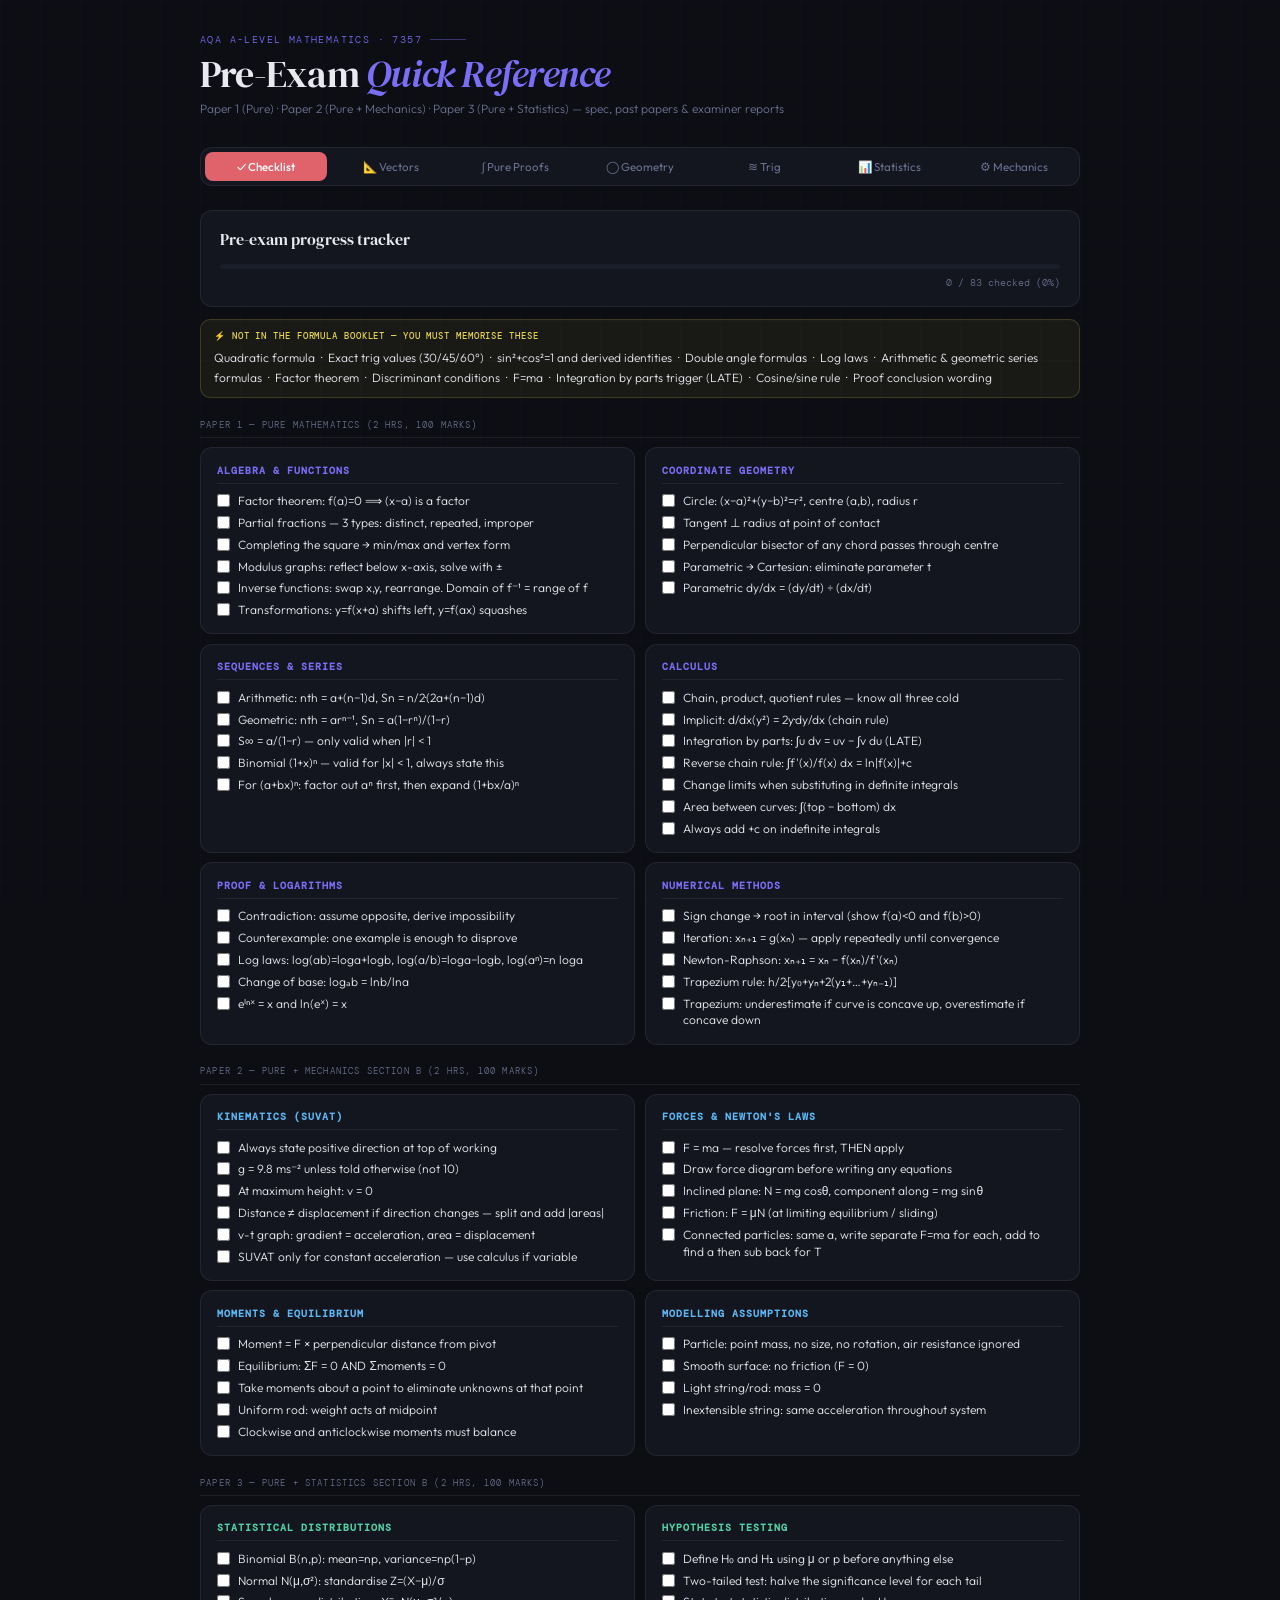
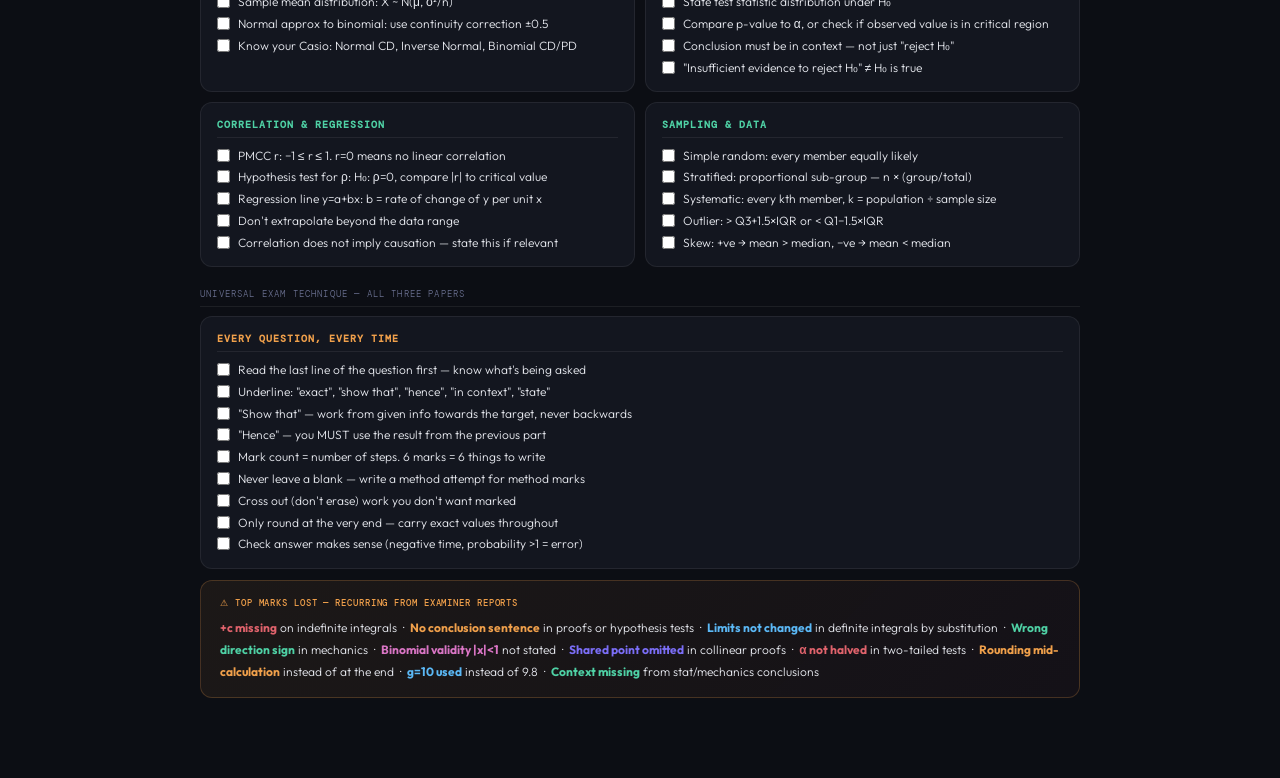
==== index.html @ 34fc64d8 "Update title and checklist wording in index.html Phys" ====
<!DOCTYPE html>
<html lang="en">
<head>
<meta charset="UTF-8">
<meta name="viewport" content="width=device-width, initial-scale=1.0">
<title>AQA A-Level Quick Reference — Maths & Physics</title>
<link rel="stylesheet" href="style.css">
</head>
<body>
<div class="wrap">

<div class="hdr">
  <div class="eye">AQA A-Level Mathematics · 7357</div>
  <h1>Pre-Exam <em>Quick Reference</em></h1>
  <p class="sub">Paper 1 (Pure) · Paper 2 (Pure + Mechanics) · Paper 3 (Pure + Statistics) — spec, past papers & examiner reports</p>
</div>

<div class="nav" id="nav">
  <button class="nb on" style="background:var(--r);color:#fff" onclick="show('checklist',this,'--r')">✓ Checklist</button>
  <button class="nb" onclick="show('vectors',this,'--p')">📐 Vectors</button>
  <button class="nb" onclick="show('pure',this,'--g')">∫ Pure Proofs</button>
  <button class="nb" onclick="show('geometry',this,'--a')">◯ Geometry</button>
  <button class="nb" onclick="show('trig',this,'--pk')">≋ Trig</button>
  <button class="nb" onclick="show('stats',this,'--b')">📊 Statistics</button>
  <button class="nb" onclick="show('mechanics',this,'--g')">⚙ Mechanics</button>
</div>

<!-- ══════ CHECKLIST ══════ -->
<div id="checklist" class="panel on">

  <div class="big-check">
    <h3>Pre-exam progress tracker</h3>
    <div class="progress-wrap"><div class="progress-bar" id="pbar"></div></div>
    <div class="progress-label" id="plabel">0 / 0 checked</div>
  </div>

  <div class="nib">
    <div class="nib-t">⚡ NOT in the formula booklet — you must memorise these</div>
    Quadratic formula &nbsp;·&nbsp; Exact trig values (30/45/60°) &nbsp;·&nbsp; sin²+cos²=1 and derived identities &nbsp;·&nbsp; Double angle formulas &nbsp;·&nbsp; Log laws &nbsp;·&nbsp; Arithmetic &amp; geometric series formulas &nbsp;·&nbsp; Factor theorem &nbsp;·&nbsp; Discriminant conditions &nbsp;·&nbsp; F=ma &nbsp;·&nbsp; Integration by parts trigger (LATE) &nbsp;·&nbsp; Cosine/sine rule &nbsp;·&nbsp; Proof conclusion wording
  </div>

  <div class="sl">Paper 1 — Pure Mathematics (2 hrs, 100 marks)</div>
  <div class="check-grid">
    <div class="check-card">
      <h3 style="color:var(--p)">Algebra &amp; Functions</h3>
      <ul class="cl">
        <li><input type="checkbox" onchange="tick(this)"><span>Factor theorem: f(a)=0 ⟹ (x−a) is a factor</span></li>
        <li><input type="checkbox" onchange="tick(this)"><span>Partial fractions — 3 types: distinct, repeated, improper</span></li>
        <li><input type="checkbox" onchange="tick(this)"><span>Completing the square → min/max and vertex form</span></li>
        <li><input type="checkbox" onchange="tick(this)"><span>Modulus graphs: reflect below x-axis, solve with ±</span></li>
        <li><input type="checkbox" onchange="tick(this)"><span>Inverse functions: swap x,y, rearrange. Domain of f⁻¹ = range of f</span></li>
        <li><input type="checkbox" onchange="tick(this)"><span>Transformations: y=f(x+a) shifts left, y=f(ax) squashes</span></li>
      </ul>
    </div>
    <div class="check-card">
      <h3 style="color:var(--p)">Coordinate Geometry</h3>
      <ul class="cl">
        <li><input type="checkbox" onchange="tick(this)"><span>Circle: (x−a)²+(y−b)²=r², centre (a,b), radius r</span></li>
        <li><input type="checkbox" onchange="tick(this)"><span>Tangent ⊥ radius at point of contact</span></li>
        <li><input type="checkbox" onchange="tick(this)"><span>Perpendicular bisector of any chord passes through centre</span></li>
        <li><input type="checkbox" onchange="tick(this)"><span>Parametric → Cartesian: eliminate parameter t</span></li>
        <li><input type="checkbox" onchange="tick(this)"><span>Parametric dy/dx = (dy/dt) ÷ (dx/dt)</span></li>
      </ul>
    </div>
    <div class="check-card">
      <h3 style="color:var(--p)">Sequences &amp; Series</h3>
      <ul class="cl">
        <li><input type="checkbox" onchange="tick(this)"><span>Arithmetic: nth = a+(n−1)d, Sn = n/2·(2a+(n−1)d)</span></li>
        <li><input type="checkbox" onchange="tick(this)"><span>Geometric: nth = arⁿ⁻¹, Sn = a(1−rⁿ)/(1−r)</span></li>
        <li><input type="checkbox" onchange="tick(this)"><span>S∞ = a/(1−r) — only valid when |r| &lt; 1</span></li>
        <li><input type="checkbox" onchange="tick(this)"><span>Binomial (1+x)ⁿ — valid for |x| &lt; 1, always state this</span></li>
        <li><input type="checkbox" onchange="tick(this)"><span>For (a+bx)ⁿ: factor out aⁿ first, then expand (1+bx/a)ⁿ</span></li>
      </ul>
    </div>
    <div class="check-card">
      <h3 style="color:var(--p)">Calculus</h3>
      <ul class="cl">
        <li><input type="checkbox" onchange="tick(this)"><span>Chain, product, quotient rules — know all three cold</span></li>
        <li><input type="checkbox" onchange="tick(this)"><span>Implicit: d/dx(y²) = 2y·dy/dx (chain rule)</span></li>
        <li><input type="checkbox" onchange="tick(this)"><span>Integration by parts: ∫u dv = uv − ∫v du (LATE)</span></li>
        <li><input type="checkbox" onchange="tick(this)"><span>Reverse chain rule: ∫f'(x)/f(x) dx = ln|f(x)|+c</span></li>
        <li><input type="checkbox" onchange="tick(this)"><span>Change limits when substituting in definite integrals</span></li>
        <li><input type="checkbox" onchange="tick(this)"><span>Area between curves: ∫(top − bottom) dx</span></li>
        <li><input type="checkbox" onchange="tick(this)"><span>Always add +c on indefinite integrals</span></li>
      </ul>
    </div>
    <div class="check-card">
      <h3 style="color:var(--p)">Proof &amp; Logarithms</h3>
      <ul class="cl">
        <li><input type="checkbox" onchange="tick(this)"><span>Contradiction: assume opposite, derive impossibility</span></li>
        <li><input type="checkbox" onchange="tick(this)"><span>Counterexample: one example is enough to disprove</span></li>
        <li><input type="checkbox" onchange="tick(this)"><span>Log laws: log(ab)=loga+logb, log(a/b)=loga−logb, log(aⁿ)=n loga</span></li>
        <li><input type="checkbox" onchange="tick(this)"><span>Change of base: logₐb = lnb/lna</span></li>
        <li><input type="checkbox" onchange="tick(this)"><span>eˡⁿˣ = x and ln(eˣ) = x</span></li>
      </ul>
    </div>
    <div class="check-card">
      <h3 style="color:var(--p)">Numerical Methods</h3>
      <ul class="cl">
        <li><input type="checkbox" onchange="tick(this)"><span>Sign change → root in interval (show f(a)&lt;0 and f(b)&gt;0)</span></li>
        <li><input type="checkbox" onchange="tick(this)"><span>Iteration: xₙ₊₁ = g(xₙ) — apply repeatedly until convergence</span></li>
        <li><input type="checkbox" onchange="tick(this)"><span>Newton-Raphson: xₙ₊₁ = xₙ − f(xₙ)/f'(xₙ)</span></li>
        <li><input type="checkbox" onchange="tick(this)"><span>Trapezium rule: h/2·[y₀+yₙ+2(y₁+…+yₙ₋₁)]</span></li>
        <li><input type="checkbox" onchange="tick(this)"><span>Trapezium: underestimate if curve is concave up, overestimate if concave down</span></li>
      </ul>
    </div>
  </div>

  <div class="sl">Paper 2 — Pure + Mechanics Section B (2 hrs, 100 marks)</div>
  <div class="check-grid">
    <div class="check-card">
      <h3 style="color:var(--b)">Kinematics (SUVAT)</h3>
      <ul class="cl">
        <li><input type="checkbox" onchange="tick(this)"><span>Always state positive direction at top of working</span></li>
        <li><input type="checkbox" onchange="tick(this)"><span>g = 9.8 ms⁻² unless told otherwise (not 10)</span></li>
        <li><input type="checkbox" onchange="tick(this)"><span>At maximum height: v = 0</span></li>
        <li><input type="checkbox" onchange="tick(this)"><span>Distance ≠ displacement if direction changes — split and add |areas|</span></li>
        <li><input type="checkbox" onchange="tick(this)"><span>v-t graph: gradient = acceleration, area = displacement</span></li>
        <li><input type="checkbox" onchange="tick(this)"><span>SUVAT only for constant acceleration — use calculus if variable</span></li>
      </ul>
    </div>
    <div class="check-card">
      <h3 style="color:var(--b)">Forces &amp; Newton's Laws</h3>
      <ul class="cl">
        <li><input type="checkbox" onchange="tick(this)"><span>F = ma — resolve forces first, THEN apply</span></li>
        <li><input type="checkbox" onchange="tick(this)"><span>Draw force diagram before writing any equations</span></li>
        <li><input type="checkbox" onchange="tick(this)"><span>Inclined plane: N = mg cosθ, component along = mg sinθ</span></li>
        <li><input type="checkbox" onchange="tick(this)"><span>Friction: F = μN (at limiting equilibrium / sliding)</span></li>
        <li><input type="checkbox" onchange="tick(this)"><span>Connected particles: same a, write separate F=ma for each, add to find a then sub back for T</span></li>
      </ul>
    </div>
    <div class="check-card">
      <h3 style="color:var(--b)">Moments &amp; Equilibrium</h3>
      <ul class="cl">
        <li><input type="checkbox" onchange="tick(this)"><span>Moment = F × perpendicular distance from pivot</span></li>
        <li><input type="checkbox" onchange="tick(this)"><span>Equilibrium: ΣF = 0 AND Σmoments = 0</span></li>
        <li><input type="checkbox" onchange="tick(this)"><span>Take moments about a point to eliminate unknowns at that point</span></li>
        <li><input type="checkbox" onchange="tick(this)"><span>Uniform rod: weight acts at midpoint</span></li>
        <li><input type="checkbox" onchange="tick(this)"><span>Clockwise and anticlockwise moments must balance</span></li>
      </ul>
    </div>
    <div class="check-card">
      <h3 style="color:var(--b)">Modelling assumptions</h3>
      <ul class="cl">
        <li><input type="checkbox" onchange="tick(this)"><span>Particle: point mass, no size, no rotation, air resistance ignored</span></li>
        <li><input type="checkbox" onchange="tick(this)"><span>Smooth surface: no friction (F = 0)</span></li>
        <li><input type="checkbox" onchange="tick(this)"><span>Light string/rod: mass = 0</span></li>
        <li><input type="checkbox" onchange="tick(this)"><span>Inextensible string: same acceleration throughout system</span></li>
      </ul>
    </div>
  </div>

  <div class="sl">Paper 3 — Pure + Statistics Section B (2 hrs, 100 marks)</div>
  <div class="check-grid">
    <div class="check-card">
      <h3 style="color:var(--g)">Statistical Distributions</h3>
      <ul class="cl">
        <li><input type="checkbox" onchange="tick(this)"><span>Binomial B(n,p): mean=np, variance=np(1−p)</span></li>
        <li><input type="checkbox" onchange="tick(this)"><span>Normal N(μ,σ²): standardise Z=(X−μ)/σ</span></li>
        <li><input type="checkbox" onchange="tick(this)"><span>Sample mean distribution: X̄ ~ N(μ, σ²/n)</span></li>
        <li><input type="checkbox" onchange="tick(this)"><span>Normal approx to binomial: use continuity correction ±0.5</span></li>
        <li><input type="checkbox" onchange="tick(this)"><span>Know your Casio: Normal CD, Inverse Normal, Binomial CD/PD</span></li>
      </ul>
    </div>
    <div class="check-card">
      <h3 style="color:var(--g)">Hypothesis Testing</h3>
      <ul class="cl">
        <li><input type="checkbox" onchange="tick(this)"><span>Define H₀ and H₁ using μ or p before anything else</span></li>
        <li><input type="checkbox" onchange="tick(this)"><span>Two-tailed test: halve the significance level for each tail</span></li>
        <li><input type="checkbox" onchange="tick(this)"><span>State test statistic distribution under H₀</span></li>
        <li><input type="checkbox" onchange="tick(this)"><span>Compare p-value to α, or check if observed value is in critical region</span></li>
        <li><input type="checkbox" onchange="tick(this)"><span>Conclusion must be in context — not just "reject H₀"</span></li>
        <li><input type="checkbox" onchange="tick(this)"><span>"Insufficient evidence to reject H₀" ≠ H₀ is true</span></li>
      </ul>
    </div>
    <div class="check-card">
      <h3 style="color:var(--g)">Correlation &amp; Regression</h3>
      <ul class="cl">
        <li><input type="checkbox" onchange="tick(this)"><span>PMCC r: −1 ≤ r ≤ 1. r=0 means no linear correlation</span></li>
        <li><input type="checkbox" onchange="tick(this)"><span>Hypothesis test for ρ: H₀: ρ=0, compare |r| to critical value</span></li>
        <li><input type="checkbox" onchange="tick(this)"><span>Regression line y=a+bx: b = rate of change of y per unit x</span></li>
        <li><input type="checkbox" onchange="tick(this)"><span>Don't extrapolate beyond the data range</span></li>
        <li><input type="checkbox" onchange="tick(this)"><span>Correlation does not imply causation — state this if relevant</span></li>
      </ul>
    </div>
    <div class="check-card">
      <h3 style="color:var(--g)">Sampling &amp; Data</h3>
      <ul class="cl">
        <li><input type="checkbox" onchange="tick(this)"><span>Simple random: every member equally likely</span></li>
        <li><input type="checkbox" onchange="tick(this)"><span>Stratified: proportional sub-group — n × (group/total)</span></li>
        <li><input type="checkbox" onchange="tick(this)"><span>Systematic: every kth member, k = population ÷ sample size</span></li>
        <li><input type="checkbox" onchange="tick(this)"><span>Outlier: &gt; Q3+1.5×IQR or &lt; Q1−1.5×IQR</span></li>
        <li><input type="checkbox" onchange="tick(this)"><span>Skew: +ve → mean &gt; median, −ve → mean &lt; median</span></li>
      </ul>
    </div>
  </div>

  <div class="sl">Universal exam technique — all three papers</div>
  <div class="check-grid">
    <div class="check-card" style="grid-column:1/-1">
      <h3 style="color:var(--a)">Every question, every time</h3>
      <ul class="cl">
        <li><input type="checkbox" onchange="tick(this)"><span>Read the last line of the question first — know what's being asked</span></li>
        <li><input type="checkbox" onchange="tick(this)"><span>Underline: "exact", "show that", "hence", "in context", "state"</span></li>
        <li><input type="checkbox" onchange="tick(this)"><span>"Show that" — work from given info towards the target, never backwards</span></li>
        <li><input type="checkbox" onchange="tick(this)"><span>"Hence" — you MUST use the result from the previous part</span></li>
        <li><input type="checkbox" onchange="tick(this)"><span>Mark count = number of steps. 6 marks = 6 things to write</span></li>
        <li><input type="checkbox" onchange="tick(this)"><span>Never leave a blank — write a method attempt for method marks</span></li>
        <li><input type="checkbox" onchange="tick(this)"><span>Cross out (don't erase) work you don't want marked</span></li>
        <li><input type="checkbox" onchange="tick(this)"><span>Only round at the very end — carry exact values throughout</span></li>
        <li><input type="checkbox" onchange="tick(this)"><span>Check answer makes sense (negative time, probability &gt;1 = error)</span></li>
      </ul>
    </div>
  </div>

  <div class="warn">
    <div class="w-title">⚠ Top marks lost — recurring from examiner reports</div>
    <b class="cr">+c missing</b> on indefinite integrals &nbsp;·&nbsp;
    <b class="ca">No conclusion sentence</b> in proofs or hypothesis tests &nbsp;·&nbsp;
    <b class="cb">Limits not changed</b> in definite integrals by substitution &nbsp;·&nbsp;
    <b class="cg">Wrong direction sign</b> in mechanics &nbsp;·&nbsp;
    <b class="cpk">Binomial validity |x|&lt;1</b> not stated &nbsp;·&nbsp;
    <b class="cp">Shared point omitted</b> in collinear proofs &nbsp;·&nbsp;
    <b class="cr">α not halved</b> in two-tailed tests &nbsp;·&nbsp;
    <b class="ca">Rounding mid-calculation</b> instead of at the end &nbsp;·&nbsp;
    <b class="cb">g=10 used</b> instead of 9.8 &nbsp;·&nbsp;
    <b class="cg">Context missing</b> from stat/mechanics conclusions
  </div>
</div>

<!-- ══════ VECTORS ══════ -->
<div id="vectors" class="panel">
  <div class="sl">Core rules</div>
  <div class="pg">
    <div class="pl"><div class="pl-l cp">Parallel</div><div class="pl-f">a = λb</div><div class="pl-n">scalar multiple, any λ ≠ 0</div></div>
    <div class="pl"><div class="pl-l cg">Reverse</div><div class="pl-f">BA = −AB</div></div>
    <div class="pl"><div class="pl-l ca">Path rule</div><div class="pl-f">AC = AB + BC</div><div class="pl-n">follow the arrows</div></div>
    <div class="pl"><div class="pl-l cb">Midpoint</div><div class="pl-f">OM = ½(OA+OB)</div></div>
    <div class="pl"><div class="pl-l cr">Ratio m:n</div><div class="pl-f">OP = OA + m/(m+n)·AB</div></div>
    <div class="pl"><div class="pl-l cpk">Magnitude</div><div class="pl-f">|v| = √(x²+y²+z²)</div></div>
    <div class="pl"><div class="pl-l cye">Dot product</div><div class="pl-f">a·b = 0 ⟹ perpendicular</div></div>
  </div>

  <div class="sl">Shape proofs</div>
  <div class="two">
    <div class="card">
      <div class="card-h"><span class="dot" style="background:var(--b)"></span><span class="card-t">Parallelogram</span></div>
      <div class="cond"><span class="ct" style="background:rgba(91,184,245,.12);color:var(--b)">OR</span>Show <code>AB = DC</code> (equal &amp; parallel opposite sides)</div>
      <div class="cond"><span class="ct" style="background:rgba(91,184,245,.12);color:var(--b)">OR</span>Midpoint of AC = midpoint of BD</div>
    </div>
    <div class="card">
      <div class="card-h"><span class="dot" style="background:var(--a)"></span><span class="card-t">Trapezium</span></div>
      <div class="cond"><span class="ct" style="background:rgba(240,160,75,.12);color:var(--a)">SHOW</span><code>DC = λ·AB</code>, λ ≠ 0 and λ ≠ 1</div>
      <div class="tip"><b class="ca">⚠</b> λ=1 → parallelogram. Must state "AB ∥ DC and AB ≠ DC → trapezium"</div>
    </div>
    <div class="card">
      <div class="card-h"><span class="dot" style="background:var(--r)"></span><span class="card-t">Rhombus</span></div>
      <div class="cond"><span class="ct" style="background:rgba(224,99,108,.12);color:var(--r)">1</span>Parallelogram: <code>AB = DC</code></div>
      <div class="cond"><span class="ct" style="background:rgba(224,99,108,.12);color:var(--r)">2</span>Equal adjacent sides: <code>|AB| = |AD|</code></div>
    </div>
    <div class="card">
      <div class="card-h"><span class="dot" style="background:var(--g)"></span><span class="card-t">Rectangle</span></div>
      <div class="cond"><span class="ct" style="background:rgba(79,209,165,.12);color:var(--g)">1</span>Parallelogram: <code>AB = DC</code></div>
      <div class="cond"><span class="ct" style="background:rgba(79,209,165,.12);color:var(--g)">2</span>Right angle: <code>AB · AD = 0</code></div>
    </div>
  </div>

  <div class="sl">Collinear points</div>
  <div class="card">
    <div class="card-h"><span class="dot" style="background:var(--p)"></span><span class="card-t">A, B, C are collinear</span></div>
    <div class="steps">
      <div class="step"><div class="sn" style="background:var(--p);color:#fff">1</div><span>Show <code>AB = λ·AC</code> (scalar multiple → parallel)</span></div>
      <div class="step"><div class="sn" style="background:var(--p);color:#fff">2</div><span>State: "AB ∥ AC and they share point A → A, B, C are collinear"</span></div>
    </div>
    <div class="tip"><b class="cr">⚠ Shared point is a required mark — parallel alone is not enough</b></div>
  </div>

  <div class="callout">
    <div class="c-title">Conclusion templates</div>
    <b class="ca">Trapezium:</b> "DC = λAB so DC ∥ AB. Since λ≠1, DC≠AB → exactly one pair of parallel sides → ABCD is a trapezium."<br>
    <b class="cb">Parallelogram:</b> "AB = DC so sides are equal and parallel → ABCD is a parallelogram."<br>
    <b class="cg">Collinear:</b> "AB = λAC, parallel vectors sharing point A → A, B, C are collinear."
  </div>
</div>

<!-- ══════ PURE PROOFS ══════ -->
<div id="pure" class="panel">
  <div class="sl">Proof by contradiction</div>
  <div class="two">
    <div class="card">
      <div class="card-h"><span class="dot" style="background:var(--g)"></span><span class="card-t">√2 is irrational</span></div>
      <div class="steps">
        <div class="step"><div class="sn" style="background:var(--g);color:#000">1</div><span>Assume √2 = p/q in lowest terms (p,q coprime integers)</span></div>
        <div class="step"><div class="sn" style="background:var(--g);color:#000">2</div><span>2q²=p² → p² even → p even → write p=2k</span></div>
        <div class="step"><div class="sn" style="background:var(--g);color:#000">3</div><span>4k²=2q² → q²=2k² → q even</span></div>
        <div class="step"><div class="sn" style="background:var(--g);color:#000">4</div><span>Both p,q even contradicts coprime → contradiction ✓</span></div>
      </div>
    </div>
    <div class="card">
      <div class="card-h"><span class="dot" style="background:var(--g)"></span><span class="card-t">Infinitely many primes</span></div>
      <div class="steps">
        <div class="step"><div class="sn" style="background:var(--g);color:#000">1</div><span>Assume finitely many: p₁, p₂, …, pₙ</span></div>
        <div class="step"><div class="sn" style="background:var(--g);color:#000">2</div><span>Form N = (p₁×p₂×…×pₙ)+1</span></div>
        <div class="step"><div class="sn" style="background:var(--g);color:#000">3</div><span>N÷pᵢ leaves remainder 1 for all i → N not divisible by any listed prime</span></div>
        <div class="step"><div class="sn" style="background:var(--g);color:#000">4</div><span>N is prime or has unlisted prime factor → contradiction ✓</span></div>
      </div>
    </div>
  </div>

  <div class="sl">Direct proof / exhaustion</div>
  <div class="two">
    <div class="card">
      <div class="card-h"><span class="dot" style="background:var(--b)"></span><span class="card-t">n²+n always even</span></div>
      <div class="steps">
        <div class="step"><div class="sn" style="background:var(--b);color:#000">E</div><span>n=2k → n²+n = 2k(2k+1) → even ✓</span></div>
        <div class="step"><div class="sn" style="background:var(--b);color:#000">O</div><span>n=2k+1 → (2k+1)(2k+2) = 2(2k+1)(k+1) → even ✓</span></div>
      </div>
    </div>
    <div class="card">
      <div class="card-h"><span class="dot" style="background:var(--b)"></span><span class="card-t">Product of two odds is odd</span></div>
      <div class="steps">
        <div class="step"><div class="sn" style="background:var(--b);color:#000">1</div><span>m=2a+1, n=2b+1</span></div>
        <div class="step"><div class="sn" style="background:var(--b);color:#000">2</div><span>mn = 4ab+2a+2b+1 = 2(2ab+a+b)+1 → odd ✓</span></div>
      </div>
    </div>
  </div>

  <div class="sl">Algebraic proofs</div>
  <div class="two">
    <div class="card">
      <div class="card-h"><span class="dot" style="background:var(--pk)"></span><span class="card-t">AM-GM style inequality</span></div>
      <div class="mb">(a−b)² ≥ 0<br>→ a²+b² ≥ 2ab</div>
      <div class="tip">Start from a perfect square ≥ 0. Always valid, examiners love it</div>
    </div>
    <div class="card">
      <div class="card-h"><span class="dot" style="background:var(--pk)"></span><span class="card-t">Completing the square</span></div>
      <div class="mb">ax²+bx+c = a(x+b/2a)² + c − b²/4a</div>
      <div class="tip">Proves expressions are always ≥ 0 or shows minimum values</div>
    </div>
    <div class="card">
      <div class="card-h"><span class="dot" style="background:var(--pk)"></span><span class="card-t">Divisibility</span></div>
      <div class="steps">
        <div class="step"><div class="sn" style="background:var(--pk);color:#fff">1</div><span>Write integers as 2n, 2n+1, 3n, 3n+1, 3n+2 etc.</span></div>
        <div class="step"><div class="sn" style="background:var(--pk);color:#fff">2</div><span>Expand and factorise</span></div>
        <div class="step"><div class="sn" style="background:var(--pk);color:#fff">3</div><span>Show result = k × (integer) for required divisor k</span></div>
      </div>
    </div>
    <div class="card">
      <div class="card-h"><span class="dot" style="background:var(--r)"></span><span class="card-t">Disproof by counterexample</span></div>
      <div class="tip" style="margin-top:0;border-left-color:var(--r)">One example is enough. State it, verify it, done. "All primes odd" → counterexample: 2.</div>
    </div>
  </div>

  <div class="sl">Proof by induction</div>
  <div class="card">
    <div class="card-h"><span class="dot" style="background:var(--a)"></span><span class="card-t">4-step structure — always the same</span></div>
    <div class="steps">
      <div class="step"><div class="sn" style="background:var(--a);color:#000">1</div><span><b>Base case:</b> verify result holds for n=1</span></div>
      <div class="step"><div class="sn" style="background:var(--a);color:#000">2</div><span><b>Assumption:</b> assume true for n=k — write out the statement explicitly</span></div>
      <div class="step"><div class="sn" style="background:var(--a);color:#000">3</div><span><b>Inductive step:</b> prove for n=k+1 using the assumption</span></div>
      <div class="step"><div class="sn" style="background:var(--a);color:#000">4</div><span><b>Conclusion:</b> "True for n=1; if true for n=k then true for n=k+1; by PMI true for all n∈ℤ⁺"</span></div>
    </div>
    <div class="mb">Σr = n(n+1)/2 &nbsp;&nbsp;&nbsp; Σr² = n(n+1)(2n+1)/6 &nbsp;&nbsp;&nbsp; Σr³ = [n(n+1)/2]²</div>
  </div>

  <div class="callout">
    <div class="c-title">Exact proof phrases — use these</div>
    <span class="cg">"Assume for contradiction that…"</span> &nbsp;·&nbsp;
    <span class="cb">"This contradicts our assumption, therefore…"</span> &nbsp;·&nbsp;
    <span class="ca">"By the principle of mathematical induction, the result holds for all n∈ℤ⁺"</span> &nbsp;·&nbsp;
    <span class="cr">"Since p and q are both even, they share a common factor of 2, contradicting coprimality"</span>
  </div>
</div>

<!-- ══════ GEOMETRY ══════ -->
<div id="geometry" class="panel">
  <div class="sl">2D areas</div>
  <div class="three">
    <div class="pl"><div class="pl-l ca">Triangle</div><div class="pl-f">½bh</div></div>
    <div class="pl"><div class="pl-l ca">Triangle (trig)</div><div class="pl-f">½ab sinC</div><div class="pl-n">two sides + included angle</div></div>
    <div class="pl"><div class="pl-l ca">Parallelogram</div><div class="pl-f">bh</div></div>
    <div class="pl"><div class="pl-l ca">Trapezium</div><div class="pl-f">½(a+b)h</div><div class="pl-n">a,b = parallel sides</div></div>
    <div class="pl"><div class="pl-l ca">Circle</div><div class="pl-f">πr²</div></div>
    <div class="pl"><div class="pl-l ca">Sector</div><div class="pl-f">½r²θ</div><div class="pl-n">θ in radians</div></div>
    <div class="pl"><div class="pl-l ca">Segment</div><div class="pl-f">½r²(θ−sinθ)</div><div class="pl-n">sector minus triangle</div></div>
    <div class="pl"><div class="pl-l ca">Kite / Rhombus</div><div class="pl-f">½d₁d₂</div><div class="pl-n">product of diagonals</div></div>
  </div>
  <div class="sl">Arc &amp; perimeter</div>
  <div class="three">
    <div class="pl"><div class="pl-l cb">Circumference</div><div class="pl-f">2πr</div></div>
    <div class="pl"><div class="pl-l cb">Arc length</div><div class="pl-f">rθ</div><div class="pl-n">θ must be in radians</div></div>
    <div class="pl"><div class="pl-l cb">Sector perimeter</div><div class="pl-f">2r + rθ</div><div class="pl-n">two radii + arc</div></div>
  </div>
  <div class="sl">3D volumes</div>
  <div class="three">
    <div class="pl"><div class="pl-l cg">Cuboid</div><div class="pl-f">lwh</div></div>
    <div class="pl"><div class="pl-l cg">Cylinder</div><div class="pl-f">πr²h</div></div>
    <div class="pl"><div class="pl-l cg">Sphere</div><div class="pl-f">⁴⁄₃πr³</div></div>
    <div class="pl"><div class="pl-l cg">Hemisphere</div><div class="pl-f">⅔πr³</div></div>
    <div class="pl"><div class="pl-l cg">Cone</div><div class="pl-f">⅓πr²h</div></div>
    <div class="pl"><div class="pl-l cg">Pyramid</div><div class="pl-f">⅓ × base area × h</div></div>
    <div class="pl"><div class="pl-l cg">Prism</div><div class="pl-f">cross-section × length</div></div>
    <div class="pl"><div class="pl-l cg">Frustum</div><div class="pl-f">⅓πh(R²+Rr+r²)</div></div>
  </div>
  <div class="sl">Surface areas</div>
  <div class="three">
    <div class="pl"><div class="pl-l cr">Cube</div><div class="pl-f">6a²</div></div>
    <div class="pl"><div class="pl-l cr">Cuboid</div><div class="pl-f">2(lw+lh+wh)</div></div>
    <div class="pl"><div class="pl-l cr">Cylinder (closed)</div><div class="pl-f">2πr²+2πrh</div></div>
    <div class="pl"><div class="pl-l cr">Cylinder (open)</div><div class="pl-f">πr²+2πrh</div></div>
    <div class="pl"><div class="pl-l cr">Sphere</div><div class="pl-f">4πr²</div></div>
    <div class="pl"><div class="pl-l cr">Hemisphere</div><div class="pl-f">3πr²</div><div class="pl-n">curved 2πr² + base πr²</div></div>
    <div class="pl"><div class="pl-l cr">Cone (closed)</div><div class="pl-f">πr²+πrl</div><div class="pl-n">l = slant height</div></div>
    <div class="pl"><div class="pl-l cr">Slant height</div><div class="pl-f">l = √(r²+h²)</div></div>
  </div>
  <div class="sl">Triangle rules</div>
  <div class="two">
    <div class="card">
      <div class="card-h"><span class="dot" style="background:var(--pk)"></span><span class="card-t">Sine rule</span></div>
      <div class="mb">a/sinA = b/sinB = c/sinC</div>
      <div class="tip">Use: 2 angles + 1 side, or 2 sides + non-included angle.<br><b class="cr">⚠ Ambiguous case</b> — two triangles may be possible when angle is obtuse</div>
    </div>
    <div class="card">
      <div class="card-h"><span class="dot" style="background:var(--pk)"></span><span class="card-t">Cosine rule</span></div>
      <div class="mb">a² = b²+c²−2bc cosA<br>cosA = (b²+c²−a²)/2bc</div>
      <div class="tip">Use: 2 sides + included angle, or all 3 sides to find an angle</div>
    </div>
  </div>
  <div class="warn">
    <div class="w-title">⚠ Geometry traps</div>
    <b class="cr">Sector vs segment:</b> segment = sector − triangle. Triangle area = ½r²sinθ when both sides = r &nbsp;·&nbsp;
    <b class="ca">Open vs closed:</b> always check whether lids/bases are included &nbsp;·&nbsp;
    <b class="cb">Radians only:</b> arc length rθ and sector area ½r²θ only work with θ in radians
  </div>
</div>

<!-- ══════ TRIG ══════ -->
<div id="trig" class="panel">
  <div class="sl">Identities (memorise all)</div>
  <div class="three">
    <div class="pl"><div class="pl-l cr">Pythagorean</div><div class="pl-f">sin²θ+cos²θ=1</div></div>
    <div class="pl"><div class="pl-l cr">Derived</div><div class="pl-f">1+tan²θ=sec²θ</div></div>
    <div class="pl"><div class="pl-l cr">Derived</div><div class="pl-f">1+cot²θ=cosec²θ</div></div>
  </div>
  <div class="sl">Double angle</div>
  <div class="three">
    <div class="pl"><div class="pl-l cp">sin 2θ</div><div class="pl-f">2sinθ cosθ</div></div>
    <div class="pl"><div class="pl-l cp">cos 2θ (×3 forms)</div><div class="pl-f">cos²θ−sin²θ<br>2cos²θ−1<br>1−2sin²θ</div></div>
    <div class="pl"><div class="pl-l cp">tan 2θ</div><div class="pl-f">2tanθ/(1−tan²θ)</div></div>
  </div>
  <div class="sl">Addition formulas</div>
  <div class="two">
    <div class="pl"><div class="pl-l cb">sin(A±B)</div><div class="pl-f">sinA cosB ± cosA sinB</div></div>
    <div class="pl"><div class="pl-l cb">cos(A±B)</div><div class="pl-f">cosA cosB ∓ sinA sinB</div></div>
    <div class="pl"><div class="pl-l cb">tan(A+B)</div><div class="pl-f">(tanA+tanB)/(1−tanA tanB)</div></div>
    <div class="pl"><div class="pl-l cb">tan(A−B)</div><div class="pl-f">(tanA−tanB)/(1+tanA tanB)</div></div>
  </div>
  <div class="sl">Exact values</div>
  <div class="three">
    <div class="pl"><div class="pl-l cg">30° = π/6</div><div class="pl-f">sin=½<br>cos=√3/2<br>tan=1/√3</div></div>
    <div class="pl"><div class="pl-l cg">45° = π/4</div><div class="pl-f">sin=1/√2<br>cos=1/√2<br>tan=1</div></div>
    <div class="pl"><div class="pl-l cg">60° = π/3</div><div class="pl-f">sin=√3/2<br>cos=½<br>tan=√3</div></div>
  </div>
  <div class="sl">R-form</div>
  <div class="card">
    <div class="card-h"><span class="dot" style="background:var(--a)"></span><span class="card-t">a sinθ + b cosθ ≡ R sin(θ+φ)</span></div>
    <div class="mb">R = √(a²+b²) &nbsp;&nbsp;&nbsp; tanφ = b/a</div>
    <div class="steps">
      <div class="step"><div class="sn" style="background:var(--a);color:#000">1</div><span>Expand: R sinθ cosφ + R cosθ sinφ</span></div>
      <div class="step"><div class="sn" style="background:var(--a);color:#000">2</div><span>Match: R cosφ = a, R sinφ = b → solve for R and φ</span></div>
    </div>
    <div class="tip">For a sinθ − b cosθ use R sin(θ−φ). For a cosθ + b sinθ use R cos(θ−φ)</div>
  </div>
  <div class="sl">Differentiation &amp; Integration</div>
  <div class="two">
    <div class="pl"><div class="pl-l cpk">d/dx</div><div class="pl-f">sin ax → a cos ax<br>cos ax → −a sin ax<br>tan ax → a sec²ax</div></div>
    <div class="pl"><div class="pl-l cpk">∫ dx</div><div class="pl-f">sin ax → −cos(ax)/a + c<br>cos ax → sin(ax)/a + c<br>sec²ax → tan(ax)/a + c</div></div>
    <div class="pl"><div class="pl-l cpk">∫ sin²x dx</div><div class="pl-f">use ½(1−cos2x)</div></div>
    <div class="pl"><div class="pl-l cpk">∫ cos²x dx</div><div class="pl-f">use ½(1+cos2x)</div></div>
  </div>
  <div class="sl">Calculus rules</div>
  <div class="two">
    <div class="card">
      <div class="card-h"><span class="dot" style="background:var(--b)"></span><span class="card-t">Integration by parts</span></div>
      <div class="mb">∫u dv = uv − ∫v du</div>
      <div class="tip"><b>LATE rule:</b> u = Logarithm first, then Algebraic, Trig, Exponential</div>
    </div>
    <div class="card">
      <div class="card-h"><span class="dot" style="background:var(--b)"></span><span class="card-t">Reverse chain rule</span></div>
      <div class="mb">∫f'(x)/f(x) dx = ln|f(x)| + c<br>∫f'(x)[f(x)]ⁿ dx = [f(x)]ⁿ⁺¹/(n+1) + c</div>
    </div>
    <div class="card">
      <div class="card-h"><span class="dot" style="background:var(--g)"></span><span class="card-t">Chain rule</span></div>
      <div class="mb">dy/dx = (dy/du)·(du/dx)</div>
      <div class="tip">Work from outside in for composite functions</div>
    </div>
    <div class="card">
      <div class="card-h"><span class="dot" style="background:var(--g)"></span><span class="card-t">Product &amp; Quotient rule</span></div>
      <div class="mb">d/dx(uv) = u'v + uv'<br>(u/v)' = (u'v − uv') / v²</div>
    </div>
  </div>
  <div class="callout">
    <div class="c-title">Trig solving checklist</div>
    <b class="cr">Always find ALL solutions</b> in the range — don't stop at the first &nbsp;·&nbsp;
    <b class="ca">CAST:</b> All (Q1) · Sin (Q2) · Tan (Q3) · Cos (Q4) &nbsp;·&nbsp;
    <b class="cg">General solutions:</b> sinθ=k → θ=α+360n or (180−α)+360n &nbsp;·&nbsp;
    <b class="cb">Squaring an equation loses solutions</b> — always verify back in original
  </div>
</div>

<!-- ══════ STATISTICS ══════ -->
<div id="stats" class="panel">
  <div class="sl">Distributions</div>
  <div class="two">
    <div class="card">
      <div class="card-h"><span class="dot" style="background:var(--b)"></span><span class="card-t">Binomial B(n, p)</span></div>
      <div class="mb">P(X=r) = ⁿCᵣ · pʳ · (1−p)ⁿ⁻ʳ<br>Mean = np &nbsp;&nbsp;&nbsp; Variance = np(1−p)</div>
      <div class="tip">Fixed n independent trials, constant p, two outcomes only</div>
    </div>
    <div class="card">
      <div class="card-h"><span class="dot" style="background:var(--b)"></span><span class="card-t">Normal N(μ, σ²)</span></div>
      <div class="mb">Standardise: Z = (X−μ)/σ ~ N(0,1)<br>Sample mean: X̄ ~ N(μ, σ²/n)</div>
      <div class="tip">Symmetric, bell-shaped. Use calculator for all probabilities</div>
    </div>
  </div>

  <div class="sl">Hypothesis testing — full 5-step method</div>
  <div class="card">
    <div class="card-h"><span class="dot" style="background:var(--g)"></span><span class="card-t">Every test follows the same structure</span></div>
    <div class="steps">
      <div class="step"><div class="sn" style="background:var(--g);color:#000">1</div><span><b>Define:</b> state what μ or p represents in the context of the question</span></div>
      <div class="step"><div class="sn" style="background:var(--g);color:#000">2</div><span><b>Hypotheses:</b> H₀: μ=… and H₁: μ&gt;… / μ&lt;… / μ≠…</span></div>
      <div class="step"><div class="sn" style="background:var(--g);color:#000">3</div><span><b>Test statistic:</b> state its distribution assuming H₀ is true</span></div>
      <div class="step"><div class="sn" style="background:var(--g);color:#000">4</div><span><b>Calculate:</b> p-value OR critical region</span></div>
      <div class="step"><div class="sn" style="background:var(--g);color:#000">5</div><span><b>Conclude in context:</b> "There is/is not sufficient evidence to suggest that [original claim]…"</span></div>
    </div>
    <div class="tip"><b class="cr">Two-tailed:</b> halve α for each tail &nbsp;·&nbsp; <b class="ca">One-tailed:</b> full α on one side</div>
  </div>

  <div class="sl">Correlation &amp; Regression</div>
  <div class="two">
    <div class="card">
      <div class="card-h"><span class="dot" style="background:var(--pk)"></span><span class="card-t">PMCC r</span></div>
      <div class="mb">−1 ≤ r ≤ 1<br>r=1: perfect +ve &nbsp; r=0: no linear corr</div>
      <div class="tip">Test: H₀: ρ=0 vs H₁: ρ≠0 (two-tailed) or ρ&gt;0/&lt;0 (one-tailed). Compare |r| to critical value table</div>
    </div>
    <div class="card">
      <div class="card-h"><span class="dot" style="background:var(--pk)"></span><span class="card-t">Regression line y=a+bx</span></div>
      <div class="mb">b = Sxy/Sxx &nbsp;&nbsp; a = ȳ − bx̄</div>
      <div class="tip">b = change in y per unit increase in x. Don't extrapolate. Correlation ≠ causation.</div>
    </div>
  </div>

  <div class="sl">Sampling</div>
  <div class="pg">
    <div class="pl"><div class="pl-l cb">Simple random</div><div class="pl-n">every member equally likely; random number generator</div></div>
    <div class="pl"><div class="pl-l cb">Stratified</div><div class="pl-n">proportional sub-groups: n × (group size/total)</div></div>
    <div class="pl"><div class="pl-l cb">Systematic</div><div class="pl-n">every kth member; k = population÷sample size</div></div>
    <div class="pl"><div class="pl-l cb">Quota</div><div class="pl-n">fill categories until quota met — non-random within</div></div>
    <div class="pl"><div class="pl-l cb">Opportunity</div><div class="pl-n">whoever is available — easy but biased</div></div>
  </div>

  <div class="sl">Descriptive stats</div>
  <div class="pg">
    <div class="pl"><div class="pl-l cg">Outlier</div><div class="pl-f">&gt; Q3+1.5×IQR<br>&lt; Q1−1.5×IQR</div></div>
    <div class="pl"><div class="pl-l cg">Variance</div><div class="pl-f">Σx²/n − x̄²</div></div>
    <div class="pl"><div class="pl-l cg">Skew</div><div class="pl-f">+ve: mean&gt;median&gt;mode<br>−ve: mean&lt;median&lt;mode</div></div>
    <div class="pl"><div class="pl-l cg">Coded: y=(x−a)/b</div><div class="pl-f">ȳ → ȳ×b+a<br>s_y → s_x×b</div></div>
  </div>

  <div class="warn">
    <div class="w-title">⚠ Stats exam traps</div>
    <b class="cr">Conclusion must be in context</b> — don't just say "reject H₀" &nbsp;·&nbsp;
    <b class="ca">Two-tailed: halve α</b> — for 5% significance use 2.5% each end &nbsp;·&nbsp;
    <b class="cg">"Insufficient evidence"</b> ≠ H₀ is true. Say "insufficient evidence that μ has changed" &nbsp;·&nbsp;
    <b class="cb">Normal approx to binomial:</b> use continuity correction ±0.5 &nbsp;·&nbsp;
    <b class="cpk">σ² vs s²:</b> σ² is population variance, s² is sample — check which you're given
  </div>
</div>

<!-- ══════ MECHANICS ══════ -->
<div id="mechanics" class="panel">
  <div class="sl">SUVAT equations (given in formula booklet)</div>
  <div class="pg">
    <div class="pl"><div class="pl-l cb">eq 1</div><div class="pl-f">v = u + at</div></div>
    <div class="pl"><div class="pl-l cb">eq 2</div><div class="pl-f">s = ut + ½at²</div></div>
    <div class="pl"><div class="pl-l cb">eq 3</div><div class="pl-f">v² = u² + 2as</div></div>
    <div class="pl"><div class="pl-l cb">eq 4</div><div class="pl-f">s = ½(u+v)t</div></div>
    <div class="pl"><div class="pl-l cb">eq 5</div><div class="pl-f">s = vt − ½at²</div></div>
  </div>
  <div class="tip" style="margin-bottom:.7rem"><b class="ca">SUVAT only valid when acceleration is constant.</b> Variable acceleration → use calculus: v=ds/dt, a=dv/dt</div>

  <div class="sl">Core mechanics</div>
  <div class="two">
    <div class="card">
      <div class="card-h"><span class="dot" style="background:var(--g)"></span><span class="card-t">Newton's 2nd Law</span></div>
      <div class="mb">F = ma (resultant force)</div>
      <div class="steps">
        <div class="step"><div class="sn" style="background:var(--g);color:#000">1</div><span>State and label positive direction</span></div>
        <div class="step"><div class="sn" style="background:var(--g);color:#000">2</div><span>Draw clear force diagram</span></div>
        <div class="step"><div class="sn" style="background:var(--g);color:#000">3</div><span>Resolve: ΣF = ma in each direction</span></div>
      </div>
    </div>
    <div class="card">
      <div class="card-h"><span class="dot" style="background:var(--g)"></span><span class="card-t">Inclined plane</span></div>
      <div class="mb">Normal: N = mg cosθ<br>Along slope: F_net = mg sinθ ± friction</div>
      <div class="tip">Friction F = μN at limiting equilibrium or when sliding. F ≤ μN when stationary.</div>
    </div>
    <div class="card">
      <div class="card-h"><span class="dot" style="background:var(--a)"></span><span class="card-t">Connected particles</span></div>
      <div class="steps">
        <div class="step"><div class="sn" style="background:var(--a);color:#000">1</div><span>Write F=ma separately for each particle</span></div>
        <div class="step"><div class="sn" style="background:var(--a);color:#000">2</div><span>Inextensible string → same acceleration a for all</span></div>
        <div class="step"><div class="sn" style="background:var(--a);color:#000">3</div><span>Add equations to cancel T, find a, sub back for T</span></div>
      </div>
    </div>
    <div class="card">
      <div class="card-h"><span class="dot" style="background:var(--a)"></span><span class="card-t">Moments</span></div>
      <div class="mb">Moment = F × perpendicular distance</div>
      <div class="steps">
        <div class="step"><div class="sn" style="background:var(--a);color:#000">1</div><span>Take moments about a point to eliminate unknown forces there</span></div>
        <div class="step"><div class="sn" style="background:var(--a);color:#000">2</div><span>Equilibrium: ΣF=0 AND Σmoments=0</span></div>
        <div class="step"><div class="sn" style="background:var(--a);color:#000">3</div><span>Uniform rod: weight at midpoint</span></div>
      </div>
    </div>
  </div>

  <div class="sl">Variable acceleration (calculus)</div>
  <div class="pg">
    <div class="pl"><div class="pl-l cp">v from s</div><div class="pl-f">v = ds/dt</div></div>
    <div class="pl"><div class="pl-l cp">a from v</div><div class="pl-f">a = dv/dt = d²s/dt²</div></div>
    <div class="pl"><div class="pl-l cp">s from v</div><div class="pl-f">s = ∫v dt</div></div>
    <div class="pl"><div class="pl-l cp">v from a</div><div class="pl-f">v = ∫a dt</div></div>
  </div>

  <div class="sl">Modelling assumptions</div>
  <div class="pg">
    <div class="pl"><div class="pl-l cg">Particle</div><div class="pl-n">point mass, no rotation, air resistance ignored</div></div>
    <div class="pl"><div class="pl-l cg">Smooth</div><div class="pl-n">no friction, F = 0</div></div>
    <div class="pl"><div class="pl-l cg">Light string</div><div class="pl-n">mass of string = 0</div></div>
    <div class="pl"><div class="pl-l cg">Inextensible</div><div class="pl-n">same acceleration throughout</div></div>
    <div class="pl"><div class="pl-l cg">Rigid body</div><div class="pl-n">does not deform under forces</div></div>
    <div class="pl"><div class="pl-l cg">g = 9.8 ms⁻²</div><div class="pl-n">use unless told otherwise</div></div>
  </div>

  <div class="warn">
    <div class="w-title">⚠ Mechanics exam traps</div>
    <b class="cr">Direction sign:</b> state it first and stick to it — losing a sign loses all subsequent marks &nbsp;·&nbsp;
    <b class="ca">Distance vs displacement:</b> if object reverses, split into two integrals and sum |values| &nbsp;·&nbsp;
    <b class="cg">Max height → v=0, not a=0</b> &nbsp;·&nbsp;
    <b class="cb">Stationary object friction:</b> F ≤ μN, not necessarily equal &nbsp;·&nbsp;
    <b class="cpk">g=9.8 not 10</b> — using 10 loses accuracy marks &nbsp;·&nbsp;
    <b class="cr">Conclusion in context:</b> always state what the numerical answer means physically
  </div>
</div>

</div>
<script src="main.js"></script>
</body>
</html>
---- style.css ----
@import url('https://fonts.googleapis.com/css2?family=DM+Serif+Display:ital@0;1&family=DM+Mono:wght@400;500&family=Outfit:wght@300;400;500;600&display=swap');

:root {
  --bg: #0c0e14;
  --s1: #13161f;
  --s2: #1a1e2a;
  --s3: #1f2333;
  --bd: rgba(255, 255, 255, 0.07);
  --b2: rgba(255, 255, 255, 0.13);
  --tx: #e8eaf0;
  --mu: #6a7090;
  --p:  #7b6ef6;
  --g:  #4fd1a5;
  --a:  #f0a04b;
  --r:  #e0636c;
  --b:  #5bb8f5;
  --pk: #d975c4;
  --ye: #e8d44d;
  --mono:  'DM Mono', monospace;
  --serif: 'DM Serif Display', serif;
  --sans:  'Outfit', sans-serif;
}

*, *::before, *::after {
  box-sizing: border-box;
  margin: 0;
  padding: 0;
}

body {
  background: var(--bg);
  color: var(--tx);
  font-family: var(--sans);
  font-weight: 300;
  min-height: 100vh;
  overflow-x: hidden;
  font-size: 14px;
  line-height: 1.5;
}

body::before {
  content: '';
  position: fixed;
  inset: 0;
  background-image:
    linear-gradient(rgba(123, 110, 246, 0.025) 1px, transparent 1px),
    linear-gradient(90deg, rgba(123, 110, 246, 0.025) 1px, transparent 1px);
  background-size: 40px 40px;
  pointer-events: none;
  z-index: 0;
}

/* ── LAYOUT ── */
.wrap {
  max-width: 920px;
  margin: 0 auto;
  padding: 2rem 1.25rem 5rem;
  position: relative;
  z-index: 1;
}

/* ── HEADER ── */
.hdr { margin-bottom: 1.8rem; animation: up .5s ease both; }

.eye {
  font-family: var(--mono);
  font-size: 10px;
  letter-spacing: .14em;
  text-transform: uppercase;
  color: var(--p);
  margin-bottom: .4rem;
  display: flex;
  align-items: center;
  gap: 8px;
}
.eye::after {
  content: '';
  width: 36px;
  height: 1px;
  background: var(--p);
  opacity: .4;
}

h1 {
  font-family: var(--serif);
  font-size: clamp(1.6rem, 3.5vw, 2.4rem);
  font-weight: 400;
  line-height: 1.1;
  letter-spacing: -.02em;
}
h1 em { font-style: italic; color: var(--p); }

.sub { font-size: 12px; color: var(--mu); margin-top: .3rem; }

/* ── NAV ── */
.nav {
  display: flex;
  gap: 3px;
  margin-bottom: 1.5rem;
  background: var(--s1);
  border: 1px solid var(--bd);
  border-radius: 12px;
  padding: 4px;
  animation: up .45s .06s ease both;
  flex-wrap: wrap;
}

.nb {
  flex: 1;
  min-width: 90px;
  padding: 7px 9px;
  font-family: var(--sans);
  font-size: 11.5px;
  font-weight: 400;
  color: var(--mu);
  background: transparent;
  border: none;
  border-radius: 8px;
  cursor: pointer;
  transition: all .18s;
  text-align: center;
  white-space: nowrap;
}
.nb:hover { color: var(--tx); background: var(--s2); }
.nb.on    { color: #fff; font-weight: 500; }

/* ── PANELS ── */
.panel     { display: none; animation: up .28s ease both; }
.panel.on  { display: block; }

@keyframes up {
  from { opacity: 0; transform: translateY(10px); }
  to   { opacity: 1; transform: translateY(0); }
}

/* ── SECTION LABEL ── */
.sl {
  font-family: var(--mono);
  font-size: 9px;
  text-transform: uppercase;
  letter-spacing: .13em;
  color: var(--mu);
  margin: 1.3rem 0 .55rem;
  padding-bottom: 5px;
  border-bottom: 1px solid var(--bd);
}

/* ── PILL GRID ── */
.pg {
  display: grid;
  grid-template-columns: repeat(auto-fill, minmax(190px, 1fr));
  gap: 7px;
  margin-bottom: 7px;
}

.pl {
  background: var(--s1);
  border: 1px solid var(--bd);
  border-radius: 10px;
  padding: 9px 12px;
  transition: border-color .15s;
}
.pl:hover { border-color: var(--b2); }

.pl-l {
  font-family: var(--mono);
  font-size: 9px;
  text-transform: uppercase;
  letter-spacing: .09em;
  margin-bottom: 3px;
  font-weight: 500;
}
.pl-f { font-family: var(--mono); font-size: 12.5px; color: #c0bcff; line-height: 1.5; }
.pl-n { font-size: 11px; color: var(--mu); margin-top: 2px; line-height: 1.4; }

/* ── CARDS ── */
.card {
  background: var(--s1);
  border: 1px solid var(--bd);
  border-radius: 12px;
  padding: 1rem 1.2rem;
  margin-bottom: .7rem;
  transition: border-color .15s;
}
.card:hover { border-color: var(--b2); }

.card-h { display: flex; align-items: center; gap: 8px; margin-bottom: 5px; }
.dot    { width: 7px; height: 7px; border-radius: 50%; flex-shrink: 0; }
.card-t { font-family: var(--serif); font-size: 1.05rem; font-weight: 400; }

.tag {
  font-family: var(--mono);
  font-size: 9px;
  text-transform: uppercase;
  letter-spacing: .07em;
  padding: 2px 7px;
  border-radius: 20px;
  margin-left: auto;
  flex-shrink: 0;
}

/* ── STEPS ── */
.steps { margin-top: 7px; display: flex; flex-direction: column; gap: 5px; }
.step  { display: flex; gap: 8px; align-items: flex-start; font-size: 12px; line-height: 1.5; }
.sn {
  width: 17px;
  height: 17px;
  border-radius: 50%;
  font-size: 10px;
  font-weight: 600;
  display: flex;
  align-items: center;
  justify-content: center;
  flex-shrink: 0;
  margin-top: 1px;
  font-family: var(--mono);
}

/* ── INLINE ELEMENTS ── */
code {
  font-family: var(--mono);
  font-size: 11.5px;
  background: rgba(123, 110, 246, 0.11);
  color: #b5b0ff;
  border: 1px solid rgba(123, 110, 246, 0.18);
  padding: 1px 5px;
  border-radius: 4px;
}

.mb {
  font-family: var(--mono);
  font-size: 12px;
  background: var(--s2);
  border: 1px solid var(--bd);
  border-radius: 8px;
  padding: 9px 12px;
  margin: 6px 0;
  color: #b5b0ff;
  line-height: 1.7;
}

.tip {
  font-size: 11.5px;
  color: var(--mu);
  margin-top: 6px;
  padding: 6px 10px;
  border-left: 2px solid var(--b2);
  font-style: italic;
  line-height: 1.5;
}
.tip b { font-style: normal; }

/* ── CALLOUTS ── */
.callout {
  background: linear-gradient(135deg, rgba(123, 110, 246, .07), rgba(79, 209, 165, .04));
  border: 1px solid rgba(123, 110, 246, .2);
  border-radius: 12px;
  padding: .9rem 1.2rem;
  margin-top: .7rem;
  font-size: 12px;
  line-height: 1.7;
}
.c-title {
  font-family: var(--mono);
  font-size: 9px;
  text-transform: uppercase;
  letter-spacing: .1em;
  color: var(--p);
  margin-bottom: 6px;
  font-weight: 500;
}

.warn {
  background: linear-gradient(135deg, rgba(240, 160, 75, .07), rgba(224, 99, 108, .04));
  border: 1px solid rgba(240, 160, 75, .22);
  border-radius: 12px;
  padding: .9rem 1.2rem;
  margin-top: .7rem;
  font-size: 12px;
  line-height: 1.8;
}
.w-title {
  font-family: var(--mono);
  font-size: 9px;
  text-transform: uppercase;
  letter-spacing: .1em;
  color: var(--a);
  margin-bottom: 6px;
  font-weight: 500;
}

/* ── CONDITION ROWS ── */
.cond {
  display: flex;
  align-items: flex-start;
  gap: 8px;
  background: var(--s2);
  border: 1px solid var(--bd);
  border-radius: 8px;
  padding: 8px 11px;
  margin-bottom: 5px;
  font-size: 12px;
  line-height: 1.5;
}
.ct {
  font-family: var(--mono);
  font-size: 9px;
  font-weight: 500;
  padding: 2px 6px;
  border-radius: 3px;
  flex-shrink: 0;
  margin-top: 1px;
}

/* ── GRID LAYOUTS ── */
.two   { display: grid; grid-template-columns: 1fr 1fr; gap: .7rem; }
.three { display: grid; grid-template-columns: 1fr 1fr 1fr; gap: .7rem; }

@media (max-width: 620px) {
  .two, .three { grid-template-columns: 1fr; }
}

/* ── CHECKLIST ── */
.check-grid {
  display: grid;
  grid-template-columns: 1fr 1fr;
  gap: .6rem;
  margin-bottom: .7rem;
}
@media (max-width: 580px) {
  .check-grid { grid-template-columns: 1fr; }
}

.check-card {
  background: var(--s1);
  border: 1px solid var(--bd);
  border-radius: 12px;
  padding: .9rem 1rem;
}
.check-card h3 {
  font-family: var(--mono);
  font-size: 10px;
  text-transform: uppercase;
  letter-spacing: .1em;
  margin-bottom: .6rem;
  padding-bottom: 5px;
  border-bottom: 1px solid var(--bd);
}

.cl { list-style: none; display: flex; flex-direction: column; gap: 5px; }
.cl li {
  display: flex;
  align-items: flex-start;
  gap: 8px;
  font-size: 12px;
  line-height: 1.4;
  cursor: pointer;
  user-select: none;
}
.cl li input[type="checkbox"] {
  margin-top: 1px;
  accent-color: var(--p);
  flex-shrink: 0;
  width: 13px;
  height: 13px;
  cursor: pointer;
}
.cl li.done span { text-decoration: line-through; color: var(--mu); }

.big-check {
  background: var(--s1);
  border: 1px solid var(--bd);
  border-radius: 12px;
  padding: 1rem 1.2rem;
  margin-bottom: .7rem;
}
.big-check h3 { font-family: var(--serif); font-size: 1rem; font-weight: 400; margin-bottom: .6rem; }

.progress-wrap {
  background: var(--s2);
  border-radius: 20px;
  height: 5px;
  margin: .8rem 0 .4rem;
  overflow: hidden;
}
.progress-bar {
  height: 100%;
  border-radius: 20px;
  background: linear-gradient(90deg, var(--p), var(--g));
  transition: width .35s ease;
  width: 0%;
}
.progress-label {
  font-family: var(--mono);
  font-size: 10px;
  color: var(--mu);
  text-align: right;
}

.nib {
  background: rgba(232, 212, 77, 0.06);
  border: 1px solid rgba(232, 212, 77, 0.18);
  border-radius: 10px;
  padding: 9px 13px;
  margin-bottom: .8rem;
  font-size: 12px;
  line-height: 1.65;
}
.nib-t {
  font-family: var(--mono);
  font-size: 9px;
  text-transform: uppercase;
  letter-spacing: .1em;
  color: var(--ye);
  margin-bottom: 5px;
  font-weight: 500;
}

/* ── COLOUR HELPERS ── */
.cp  { color: var(--p);  }
.cg  { color: var(--g);  }
.ca  { color: var(--a);  }
.cr  { color: var(--r);  }
.cb  { color: var(--b);  }
.cpk { color: var(--pk); }
.cye { color: var(--ye); }
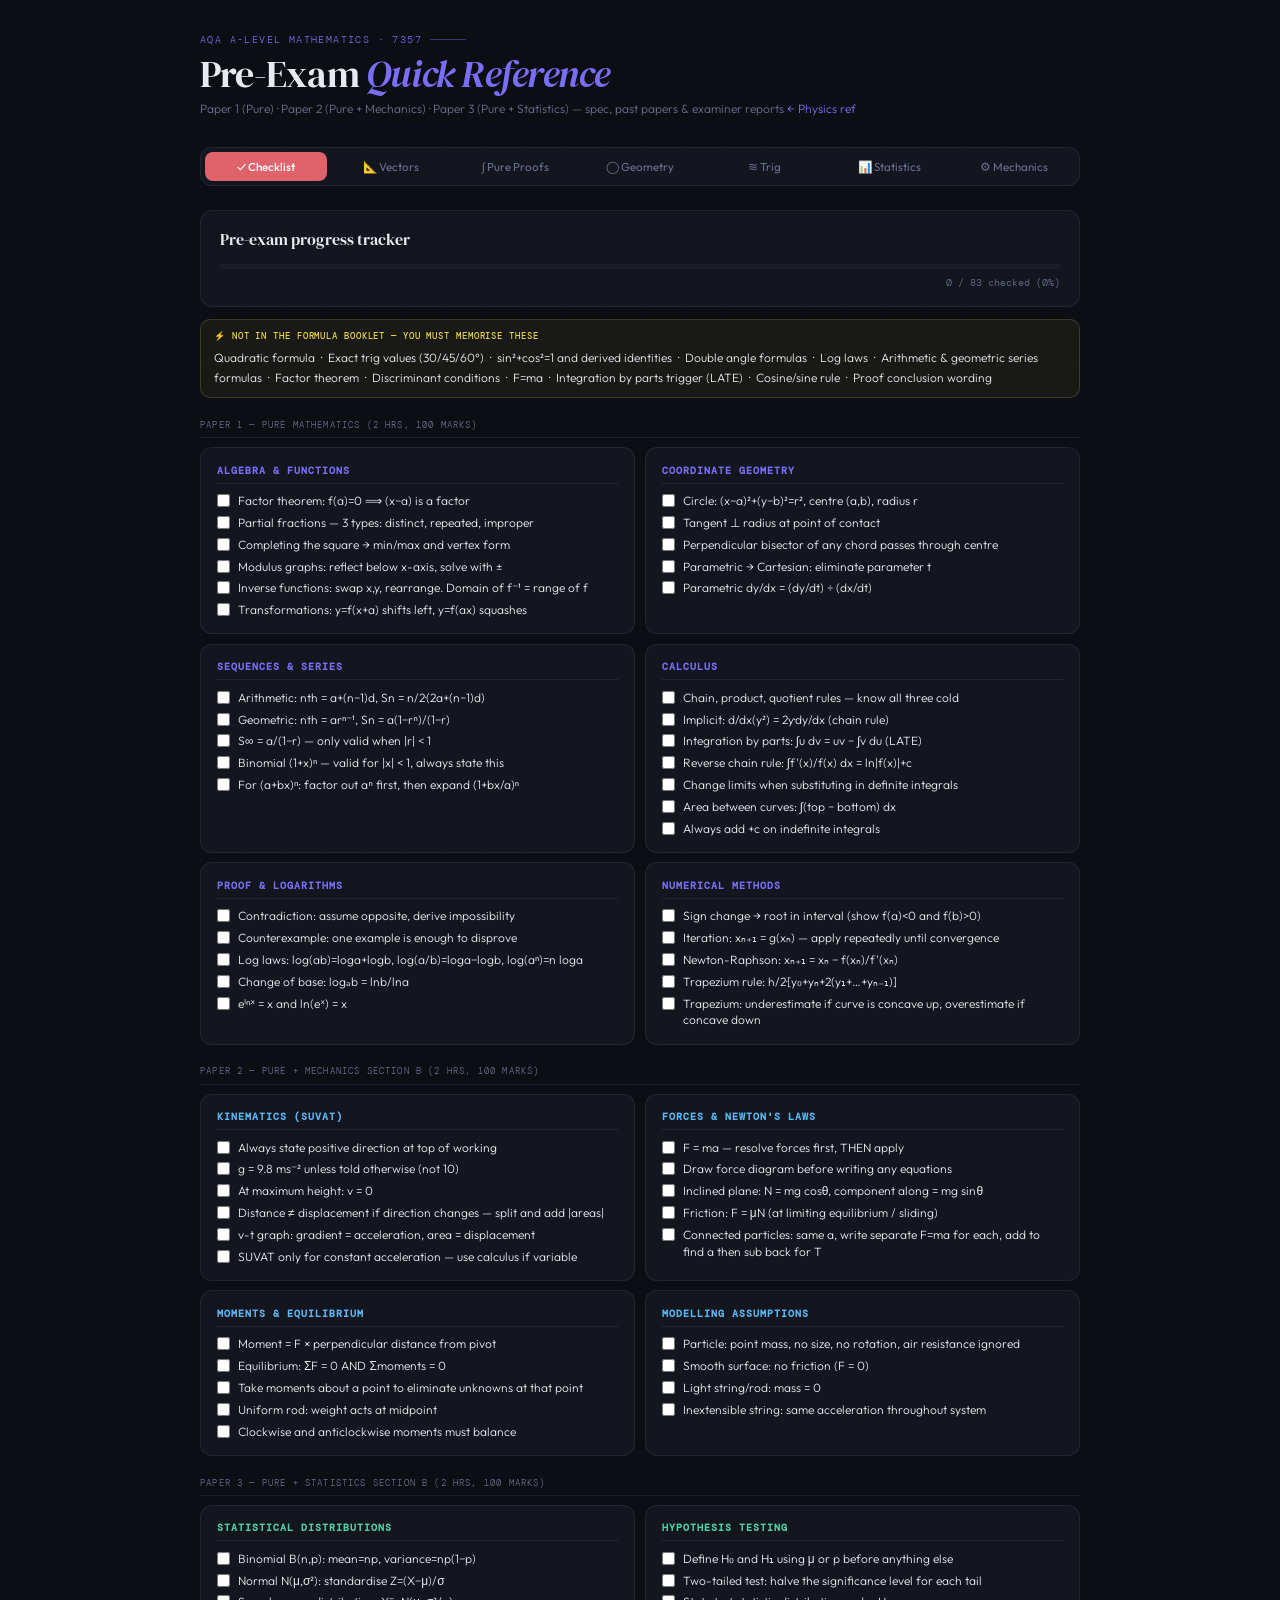
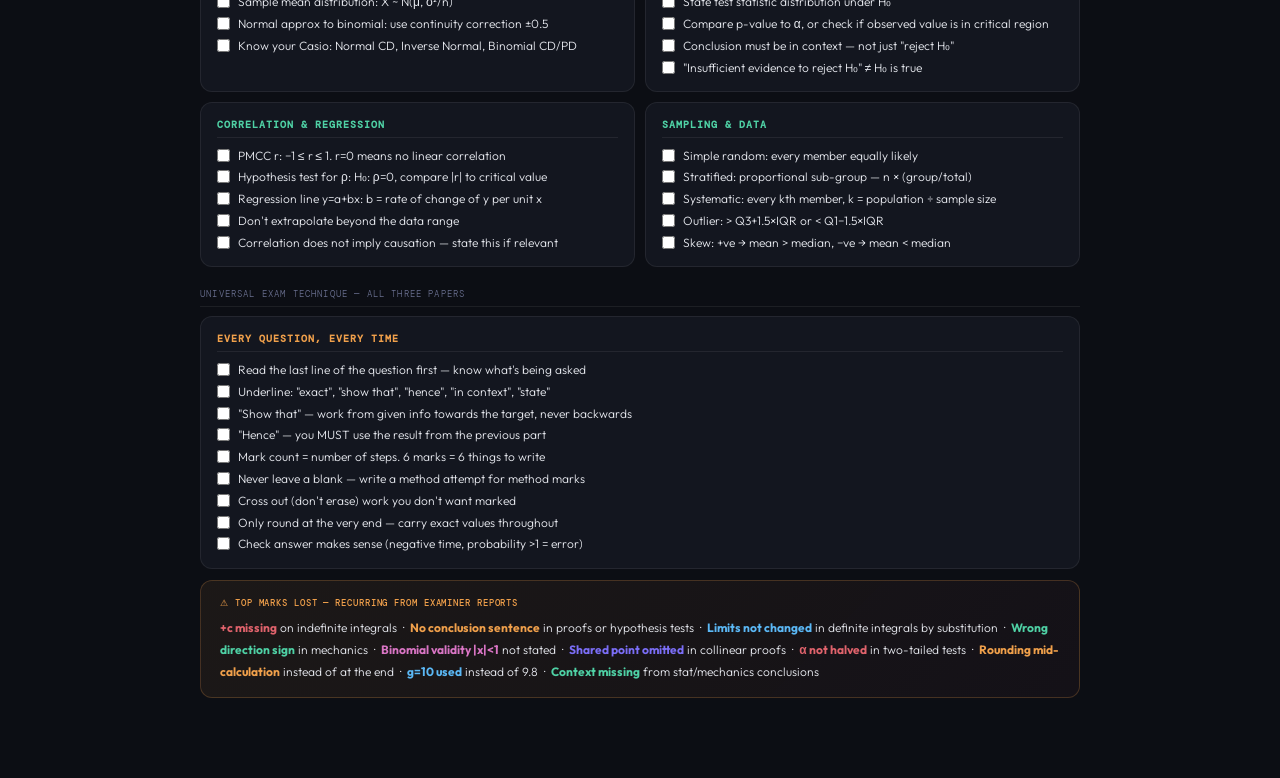
==== commit 99f80dd4: "Rename maths.html to index.html" ====
--- a/index.html
+++ b/index.html
@@ -3,7 +3,7 @@
 <head>
 <meta charset="UTF-8">
 <meta name="viewport" content="width=device-width, initial-scale=1.0">
-<title>AQA A-Level Quick Reference — Maths & Physics</title>
+<title>AQA A-Level Maths — Quick Reference</title>
 <link rel="stylesheet" href="style.css">
 </head>
 <body>
@@ -12,7 +12,8 @@
 <div class="hdr">
   <div class="eye">AQA A-Level Mathematics · 7357</div>
   <h1>Pre-Exam <em>Quick Reference</em></h1>
-  <p class="sub">Paper 1 (Pure) · Paper 2 (Pure + Mechanics) · Paper 3 (Pure + Statistics) — spec, past papers & examiner reports</p>
+  <p class="sub">Paper 1 (Pure) · Paper 2 (Pure + Mechanics) · Paper 3 (Pure + Statistics) — spec, past papers &amp; examiner reports
+  <a href="physics.html" style="color:var(--p);text-decoration:none">← Physics ref</a></p>
 </div>
 
 <div class="nav" id="nav">
@@ -580,7 +581,7 @@
 
 <!-- ══════ MECHANICS ══════ -->
 <div id="mechanics" class="panel">
-  <div class="sl">SUVAT equations (given in formula booklet)</div>
+  <div class="sl">SUVAT equations (In formula booklet)</div>
   <div class="pg">
     <div class="pl"><div class="pl-l cb">eq 1</div><div class="pl-f">v = u + at</div></div>
     <div class="pl"><div class="pl-l cb">eq 2</div><div class="pl-f">s = ut + ½at²</div></div>
@@ -653,7 +654,6 @@
     <b class="cr">Conclusion in context:</b> always state what the numerical answer means physically
   </div>
 </div>
-
 </div>
 <script src="main.js"></script>
 </body>
--- a/style.css
+++ b/style.css
@@ -423,4 +423,4 @@
 .cr  { color: var(--r);  }
 .cb  { color: var(--b);  }
 .cpk { color: var(--pk); }
-.cye { color: var(--ye); }+.cye { color: var(--ye); }
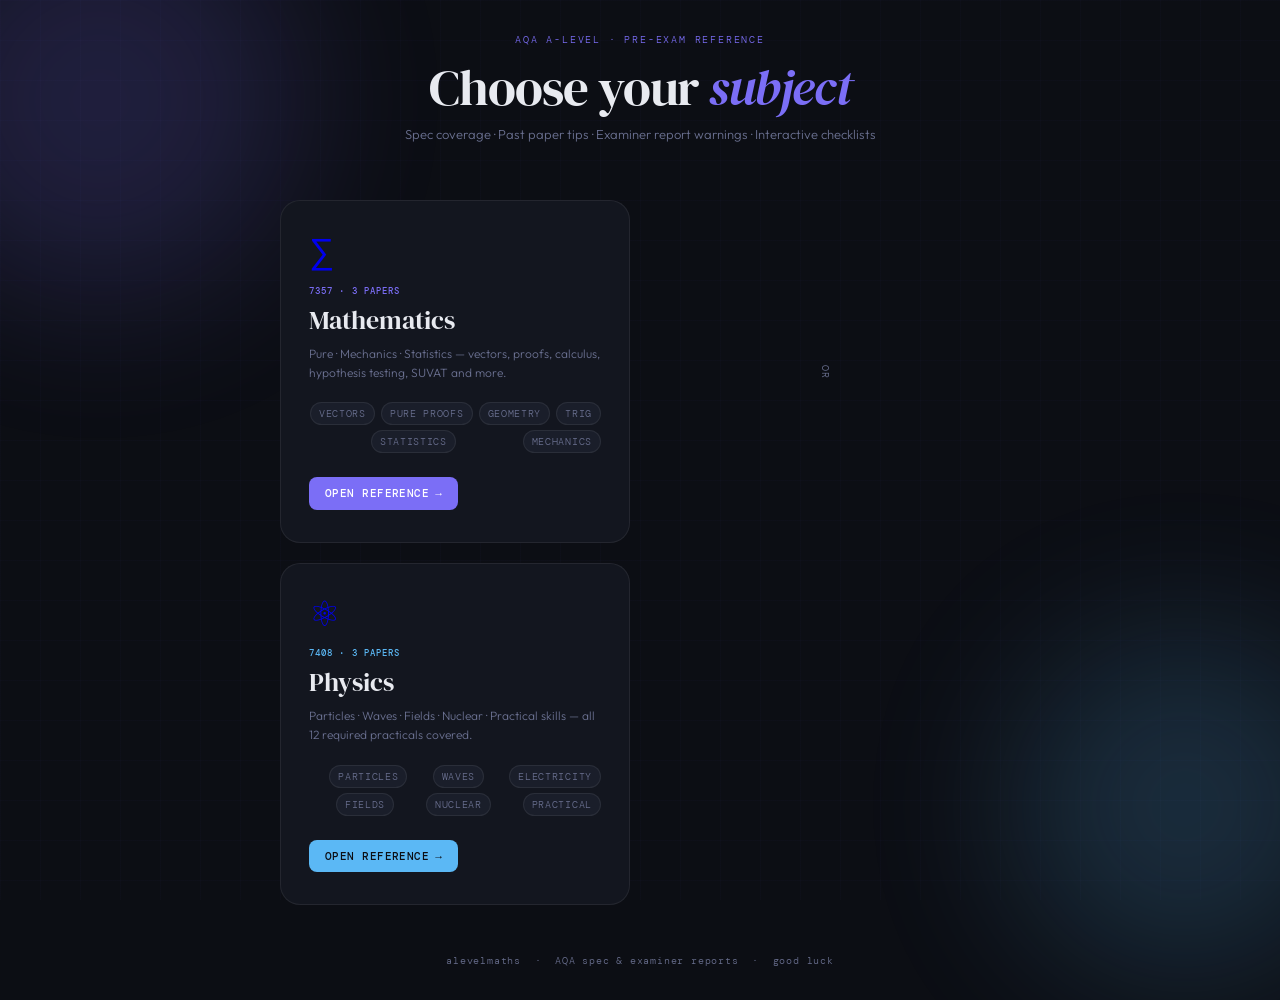
==== commit 9409d30d: "Create index.html" ====
--- a/index.html
+++ b/index.html
@@ -3,658 +3,331 @@
 <head>
 <meta charset="UTF-8">
 <meta name="viewport" content="width=device-width, initial-scale=1.0">
-<title>AQA A-Level Maths — Quick Reference</title>
+<title>AQA A-Level — Quick Reference</title>
 <link rel="stylesheet" href="style.css">
+<style>
+  .home-wrap {
+    min-height: 100vh;
+    display: flex;
+    flex-direction: column;
+    justify-content: center;
+    align-items: center;
+    padding: 2rem 1.25rem;
+    position: relative;
+    z-index: 1;
+  }
+
+  .home-hdr {
+    text-align: center;
+    margin-bottom: 3.5rem;
+    animation: up .5s ease both;
+  }
+
+  .home-eye {
+    font-family: var(--mono);
+    font-size: 10px;
+    letter-spacing: .18em;
+    text-transform: uppercase;
+    color: var(--p);
+    margin-bottom: .75rem;
+  }
+
+  .home-hdr h1 {
+    font-family: var(--serif);
+    font-size: clamp(2rem, 5vw, 3.2rem);
+    font-weight: 400;
+    line-height: 1.1;
+    letter-spacing: -.02em;
+    margin-bottom: .6rem;
+  }
+
+  .home-hdr h1 em {
+    font-style: italic;
+    color: var(--p);
+  }
+
+  .home-hdr p {
+    font-size: 13px;
+    color: var(--mu);
+    font-weight: 300;
+  }
+
+  /* Subject cards */
+  .cards {
+    display: grid;
+    grid-template-columns: 1fr 1fr;
+    gap: 1.25rem;
+    width: 100%;
+    max-width: 720px;
+    animation: up .5s .1s ease both;
+  }
+
+  @media (max-width: 560px) {
+    .cards { grid-template-columns: 1fr; }
+  }
+
+  .subject-card {
+    display: block;
+    text-decoration: none;
+    background: var(--s1);
+    border: 1px solid var(--bd);
+    border-radius: 20px;
+    padding: 2rem 1.75rem;
+    transition: border-color .2s, transform .2s, box-shadow .2s;
+    position: relative;
+    overflow: hidden;
+    cursor: pointer;
+  }
+
+  .subject-card::before {
+    content: '';
+    position: absolute;
+    inset: 0;
+    opacity: 0;
+    transition: opacity .2s;
+    border-radius: 20px;
+  }
+
+  .subject-card.maths::before {
+    background: radial-gradient(ellipse at top left, rgba(123,110,246,.12), transparent 60%);
+  }
+
+  .subject-card.physics::before {
+    background: radial-gradient(ellipse at top left, rgba(91,184,245,.12), transparent 60%);
+  }
+
+  .subject-card:hover {
+    transform: translateY(-3px);
+    box-shadow: 0 12px 40px rgba(0,0,0,.35);
+  }
+
+  .subject-card:hover { border-color: var(--b2); }
+  .subject-card:hover::before { opacity: 1; }
+
+  .card-icon {
+    font-size: 2.2rem;
+    margin-bottom: 1rem;
+    display: block;
+    line-height: 1;
+  }
+
+  .card-spec {
+    font-family: var(--mono);
+    font-size: 9px;
+    text-transform: uppercase;
+    letter-spacing: .12em;
+    margin-bottom: .5rem;
+    font-weight: 500;
+  }
+
+  .maths .card-spec { color: var(--p); }
+  .physics .card-spec { color: var(--b); }
+
+  .card-title {
+    font-family: var(--serif);
+    font-size: 1.6rem;
+    font-weight: 400;
+    line-height: 1.1;
+    margin-bottom: .6rem;
+    color: var(--tx);
+  }
+
+  .card-desc {
+    font-size: 12px;
+    color: var(--mu);
+    line-height: 1.6;
+    margin-bottom: 1.25rem;
+  }
+
+  .card-tags {
+    display: flex;
+    flex-wrap: wrap;
+    gap: 5px;
+    margin-bottom: 1.5rem;
+  }
+
+  .tag {
+    font-family: var(--mono);
+    font-size: 10px;
+    padding: 3px 8px;
+    border-radius: 20px;
+    border: 1px solid var(--bd);
+    color: var(--mu);
+    background: var(--s2);
+  }
+
+  .card-cta {
+    display: inline-flex;
+    align-items: center;
+    gap: 6px;
+    font-family: var(--mono);
+    font-size: 11px;
+    font-weight: 500;
+    padding: 8px 16px;
+    border-radius: 8px;
+    border: none;
+    cursor: pointer;
+    letter-spacing: .04em;
+    text-transform: uppercase;
+    transition: opacity .15s;
+  }
+
+  .maths .card-cta {
+    background: var(--p);
+    color: #fff;
+  }
+
+  .physics .card-cta {
+    background: var(--b);
+    color: #0c0e14;
+  }
+
+  .subject-card:hover .card-cta { opacity: .85; }
+
+  .card-cta-arrow {
+    transition: transform .2s;
+  }
+
+  .subject-card:hover .card-cta-arrow {
+    transform: translateX(3px);
+  }
+
+  /* Divider */
+  .or-divider {
+    display: flex;
+    align-items: center;
+    justify-content: center;
+    color: var(--mu);
+    font-family: var(--mono);
+    font-size: 10px;
+    letter-spacing: .1em;
+    text-transform: uppercase;
+    gap: 10px;
+    margin: 0 .5rem;
+  }
+
+  @media (max-width: 560px) {
+    .or-divider {
+      flex-direction: row;
+      margin: .5rem 0;
+    }
+    .or-divider::before, .or-divider::after {
+      content: '';
+      flex: 1;
+      height: 1px;
+      background: var(--bd);
+    }
+  }
+
+  @media (min-width: 561px) {
+    .or-divider {
+      flex-direction: column;
+      writing-mode: vertical-rl;
+    }
+  }
+
+  /* Footer */
+  .home-footer {
+    margin-top: 3rem;
+    text-align: center;
+    font-family: var(--mono);
+    font-size: 10px;
+    color: var(--mu);
+    letter-spacing: .08em;
+    animation: up .5s .2s ease both;
+  }
+
+  .home-footer a {
+    color: var(--p);
+    text-decoration: none;
+  }
+
+  /* Floating orbs for ambience */
+  .orb {
+    position: fixed;
+    border-radius: 50%;
+    filter: blur(80px);
+    pointer-events: none;
+    z-index: 0;
+    opacity: .18;
+  }
+
+  .orb-1 {
+    width: 400px; height: 400px;
+    background: var(--p);
+    top: -100px; left: -100px;
+  }
+
+  .orb-2 {
+    width: 350px; height: 350px;
+    background: var(--b);
+    bottom: -80px; right: -80px;
+  }
+
+  @keyframes up {
+    from { opacity: 0; transform: translateY(14px); }
+    to   { opacity: 1; transform: translateY(0); }
+  }
+</style>
 </head>
 <body>
-<div class="wrap">
-
-<div class="hdr">
-  <div class="eye">AQA A-Level Mathematics · 7357</div>
-  <h1>Pre-Exam <em>Quick Reference</em></h1>
-  <p class="sub">Paper 1 (Pure) · Paper 2 (Pure + Mechanics) · Paper 3 (Pure + Statistics) — spec, past papers &amp; examiner reports
-  <a href="physics.html" style="color:var(--p);text-decoration:none">← Physics ref</a></p>
+
+<div class="orb orb-1"></div>
+<div class="orb orb-2"></div>
+
+<div class="home-wrap">
+
+  <div class="home-hdr">
+    <div class="home-eye">AQA A-Level · Pre-Exam Reference</div>
+    <h1>Choose your <em>subject</em></h1>
+    <p>Spec coverage · Past paper tips · Examiner report warnings · Interactive checklists</p>
+  </div>
+
+  <div class="cards">
+
+    <!-- MATHS -->
+    <a href="index.html" class="subject-card maths">
+      <span class="card-icon">∑</span>
+      <div class="card-spec">7357 · 3 papers</div>
+      <div class="card-title">Mathematics</div>
+      <div class="card-desc">Pure · Mechanics · Statistics — vectors, proofs, calculus, hypothesis testing, SUVAT and more.</div>
+      <div class="card-tags">
+        <span class="tag">Vectors</span>
+        <span class="tag">Pure Proofs</span>
+        <span class="tag">Geometry</span>
+        <span class="tag">Trig</span>
+        <span class="tag">Statistics</span>
+        <span class="tag">Mechanics</span>
+      </div>
+      <div class="card-cta">Open reference <span class="card-cta-arrow">→</span></div>
+    </a>
+
+    <div class="or-divider">or</div>
+
+    <!-- PHYSICS -->
+    <a href="physics.html" class="subject-card physics">
+      <span class="card-icon">⚛</span>
+      <div class="card-spec">7408 · 3 papers</div>
+      <div class="card-title">Physics</div>
+      <div class="card-desc">Particles · Waves · Fields · Nuclear · Practical skills — all 12 required practicals covered.</div>
+      <div class="card-tags">
+        <span class="tag">Particles</span>
+        <span class="tag">Waves</span>
+        <span class="tag">Electricity</span>
+        <span class="tag">Fields</span>
+        <span class="tag">Nuclear</span>
+        <span class="tag">Practical</span>
+      </div>
+      <div class="card-cta">Open reference <span class="card-cta-arrow">→</span></div>
+    </a>
+
+  </div>
+
+  <div class="home-footer">
+    alevelmaths &nbsp;·&nbsp; AQA spec &amp; examiner reports &nbsp;·&nbsp; good luck
+  </div>
+
 </div>
 
-<div class="nav" id="nav">
-  <button class="nb on" style="background:var(--r);color:#fff" onclick="show('checklist',this,'--r')">✓ Checklist</button>
-  <button class="nb" onclick="show('vectors',this,'--p')">📐 Vectors</button>
-  <button class="nb" onclick="show('pure',this,'--g')">∫ Pure Proofs</button>
-  <button class="nb" onclick="show('geometry',this,'--a')">◯ Geometry</button>
-  <button class="nb" onclick="show('trig',this,'--pk')">≋ Trig</button>
-  <button class="nb" onclick="show('stats',this,'--b')">📊 Statistics</button>
-  <button class="nb" onclick="show('mechanics',this,'--g')">⚙ Mechanics</button>
-</div>
-
-<!-- ══════ CHECKLIST ══════ -->
-<div id="checklist" class="panel on">
-
-  <div class="big-check">
-    <h3>Pre-exam progress tracker</h3>
-    <div class="progress-wrap"><div class="progress-bar" id="pbar"></div></div>
-    <div class="progress-label" id="plabel">0 / 0 checked</div>
-  </div>
-
-  <div class="nib">
-    <div class="nib-t">⚡ NOT in the formula booklet — you must memorise these</div>
-    Quadratic formula &nbsp;·&nbsp; Exact trig values (30/45/60°) &nbsp;·&nbsp; sin²+cos²=1 and derived identities &nbsp;·&nbsp; Double angle formulas &nbsp;·&nbsp; Log laws &nbsp;·&nbsp; Arithmetic &amp; geometric series formulas &nbsp;·&nbsp; Factor theorem &nbsp;·&nbsp; Discriminant conditions &nbsp;·&nbsp; F=ma &nbsp;·&nbsp; Integration by parts trigger (LATE) &nbsp;·&nbsp; Cosine/sine rule &nbsp;·&nbsp; Proof conclusion wording
-  </div>
-
-  <div class="sl">Paper 1 — Pure Mathematics (2 hrs, 100 marks)</div>
-  <div class="check-grid">
-    <div class="check-card">
-      <h3 style="color:var(--p)">Algebra &amp; Functions</h3>
-      <ul class="cl">
-        <li><input type="checkbox" onchange="tick(this)"><span>Factor theorem: f(a)=0 ⟹ (x−a) is a factor</span></li>
-        <li><input type="checkbox" onchange="tick(this)"><span>Partial fractions — 3 types: distinct, repeated, improper</span></li>
-        <li><input type="checkbox" onchange="tick(this)"><span>Completing the square → min/max and vertex form</span></li>
-        <li><input type="checkbox" onchange="tick(this)"><span>Modulus graphs: reflect below x-axis, solve with ±</span></li>
-        <li><input type="checkbox" onchange="tick(this)"><span>Inverse functions: swap x,y, rearrange. Domain of f⁻¹ = range of f</span></li>
-        <li><input type="checkbox" onchange="tick(this)"><span>Transformations: y=f(x+a) shifts left, y=f(ax) squashes</span></li>
-      </ul>
-    </div>
-    <div class="check-card">
-      <h3 style="color:var(--p)">Coordinate Geometry</h3>
-      <ul class="cl">
-        <li><input type="checkbox" onchange="tick(this)"><span>Circle: (x−a)²+(y−b)²=r², centre (a,b), radius r</span></li>
-        <li><input type="checkbox" onchange="tick(this)"><span>Tangent ⊥ radius at point of contact</span></li>
-        <li><input type="checkbox" onchange="tick(this)"><span>Perpendicular bisector of any chord passes through centre</span></li>
-        <li><input type="checkbox" onchange="tick(this)"><span>Parametric → Cartesian: eliminate parameter t</span></li>
-        <li><input type="checkbox" onchange="tick(this)"><span>Parametric dy/dx = (dy/dt) ÷ (dx/dt)</span></li>
-      </ul>
-    </div>
-    <div class="check-card">
-      <h3 style="color:var(--p)">Sequences &amp; Series</h3>
-      <ul class="cl">
-        <li><input type="checkbox" onchange="tick(this)"><span>Arithmetic: nth = a+(n−1)d, Sn = n/2·(2a+(n−1)d)</span></li>
-        <li><input type="checkbox" onchange="tick(this)"><span>Geometric: nth = arⁿ⁻¹, Sn = a(1−rⁿ)/(1−r)</span></li>
-        <li><input type="checkbox" onchange="tick(this)"><span>S∞ = a/(1−r) — only valid when |r| &lt; 1</span></li>
-        <li><input type="checkbox" onchange="tick(this)"><span>Binomial (1+x)ⁿ — valid for |x| &lt; 1, always state this</span></li>
-        <li><input type="checkbox" onchange="tick(this)"><span>For (a+bx)ⁿ: factor out aⁿ first, then expand (1+bx/a)ⁿ</span></li>
-      </ul>
-    </div>
-    <div class="check-card">
-      <h3 style="color:var(--p)">Calculus</h3>
-      <ul class="cl">
-        <li><input type="checkbox" onchange="tick(this)"><span>Chain, product, quotient rules — know all three cold</span></li>
-        <li><input type="checkbox" onchange="tick(this)"><span>Implicit: d/dx(y²) = 2y·dy/dx (chain rule)</span></li>
-        <li><input type="checkbox" onchange="tick(this)"><span>Integration by parts: ∫u dv = uv − ∫v du (LATE)</span></li>
-        <li><input type="checkbox" onchange="tick(this)"><span>Reverse chain rule: ∫f'(x)/f(x) dx = ln|f(x)|+c</span></li>
-        <li><input type="checkbox" onchange="tick(this)"><span>Change limits when substituting in definite integrals</span></li>
-        <li><input type="checkbox" onchange="tick(this)"><span>Area between curves: ∫(top − bottom) dx</span></li>
-        <li><input type="checkbox" onchange="tick(this)"><span>Always add +c on indefinite integrals</span></li>
-      </ul>
-    </div>
-    <div class="check-card">
-      <h3 style="color:var(--p)">Proof &amp; Logarithms</h3>
-      <ul class="cl">
-        <li><input type="checkbox" onchange="tick(this)"><span>Contradiction: assume opposite, derive impossibility</span></li>
-        <li><input type="checkbox" onchange="tick(this)"><span>Counterexample: one example is enough to disprove</span></li>
-        <li><input type="checkbox" onchange="tick(this)"><span>Log laws: log(ab)=loga+logb, log(a/b)=loga−logb, log(aⁿ)=n loga</span></li>
-        <li><input type="checkbox" onchange="tick(this)"><span>Change of base: logₐb = lnb/lna</span></li>
-        <li><input type="checkbox" onchange="tick(this)"><span>eˡⁿˣ = x and ln(eˣ) = x</span></li>
-      </ul>
-    </div>
-    <div class="check-card">
-      <h3 style="color:var(--p)">Numerical Methods</h3>
-      <ul class="cl">
-        <li><input type="checkbox" onchange="tick(this)"><span>Sign change → root in interval (show f(a)&lt;0 and f(b)&gt;0)</span></li>
-        <li><input type="checkbox" onchange="tick(this)"><span>Iteration: xₙ₊₁ = g(xₙ) — apply repeatedly until convergence</span></li>
-        <li><input type="checkbox" onchange="tick(this)"><span>Newton-Raphson: xₙ₊₁ = xₙ − f(xₙ)/f'(xₙ)</span></li>
-        <li><input type="checkbox" onchange="tick(this)"><span>Trapezium rule: h/2·[y₀+yₙ+2(y₁+…+yₙ₋₁)]</span></li>
-        <li><input type="checkbox" onchange="tick(this)"><span>Trapezium: underestimate if curve is concave up, overestimate if concave down</span></li>
-      </ul>
-    </div>
-  </div>
-
-  <div class="sl">Paper 2 — Pure + Mechanics Section B (2 hrs, 100 marks)</div>
-  <div class="check-grid">
-    <div class="check-card">
-      <h3 style="color:var(--b)">Kinematics (SUVAT)</h3>
-      <ul class="cl">
-        <li><input type="checkbox" onchange="tick(this)"><span>Always state positive direction at top of working</span></li>
-        <li><input type="checkbox" onchange="tick(this)"><span>g = 9.8 ms⁻² unless told otherwise (not 10)</span></li>
-        <li><input type="checkbox" onchange="tick(this)"><span>At maximum height: v = 0</span></li>
-        <li><input type="checkbox" onchange="tick(this)"><span>Distance ≠ displacement if direction changes — split and add |areas|</span></li>
-        <li><input type="checkbox" onchange="tick(this)"><span>v-t graph: gradient = acceleration, area = displacement</span></li>
-        <li><input type="checkbox" onchange="tick(this)"><span>SUVAT only for constant acceleration — use calculus if variable</span></li>
-      </ul>
-    </div>
-    <div class="check-card">
-      <h3 style="color:var(--b)">Forces &amp; Newton's Laws</h3>
-      <ul class="cl">
-        <li><input type="checkbox" onchange="tick(this)"><span>F = ma — resolve forces first, THEN apply</span></li>
-        <li><input type="checkbox" onchange="tick(this)"><span>Draw force diagram before writing any equations</span></li>
-        <li><input type="checkbox" onchange="tick(this)"><span>Inclined plane: N = mg cosθ, component along = mg sinθ</span></li>
-        <li><input type="checkbox" onchange="tick(this)"><span>Friction: F = μN (at limiting equilibrium / sliding)</span></li>
-        <li><input type="checkbox" onchange="tick(this)"><span>Connected particles: same a, write separate F=ma for each, add to find a then sub back for T</span></li>
-      </ul>
-    </div>
-    <div class="check-card">
-      <h3 style="color:var(--b)">Moments &amp; Equilibrium</h3>
-      <ul class="cl">
-        <li><input type="checkbox" onchange="tick(this)"><span>Moment = F × perpendicular distance from pivot</span></li>
-        <li><input type="checkbox" onchange="tick(this)"><span>Equilibrium: ΣF = 0 AND Σmoments = 0</span></li>
-        <li><input type="checkbox" onchange="tick(this)"><span>Take moments about a point to eliminate unknowns at that point</span></li>
-        <li><input type="checkbox" onchange="tick(this)"><span>Uniform rod: weight acts at midpoint</span></li>
-        <li><input type="checkbox" onchange="tick(this)"><span>Clockwise and anticlockwise moments must balance</span></li>
-      </ul>
-    </div>
-    <div class="check-card">
-      <h3 style="color:var(--b)">Modelling assumptions</h3>
-      <ul class="cl">
-        <li><input type="checkbox" onchange="tick(this)"><span>Particle: point mass, no size, no rotation, air resistance ignored</span></li>
-        <li><input type="checkbox" onchange="tick(this)"><span>Smooth surface: no friction (F = 0)</span></li>
-        <li><input type="checkbox" onchange="tick(this)"><span>Light string/rod: mass = 0</span></li>
-        <li><input type="checkbox" onchange="tick(this)"><span>Inextensible string: same acceleration throughout system</span></li>
-      </ul>
-    </div>
-  </div>
-
-  <div class="sl">Paper 3 — Pure + Statistics Section B (2 hrs, 100 marks)</div>
-  <div class="check-grid">
-    <div class="check-card">
-      <h3 style="color:var(--g)">Statistical Distributions</h3>
-      <ul class="cl">
-        <li><input type="checkbox" onchange="tick(this)"><span>Binomial B(n,p): mean=np, variance=np(1−p)</span></li>
-        <li><input type="checkbox" onchange="tick(this)"><span>Normal N(μ,σ²): standardise Z=(X−μ)/σ</span></li>
-        <li><input type="checkbox" onchange="tick(this)"><span>Sample mean distribution: X̄ ~ N(μ, σ²/n)</span></li>
-        <li><input type="checkbox" onchange="tick(this)"><span>Normal approx to binomial: use continuity correction ±0.5</span></li>
-        <li><input type="checkbox" onchange="tick(this)"><span>Know your Casio: Normal CD, Inverse Normal, Binomial CD/PD</span></li>
-      </ul>
-    </div>
-    <div class="check-card">
-      <h3 style="color:var(--g)">Hypothesis Testing</h3>
-      <ul class="cl">
-        <li><input type="checkbox" onchange="tick(this)"><span>Define H₀ and H₁ using μ or p before anything else</span></li>
-        <li><input type="checkbox" onchange="tick(this)"><span>Two-tailed test: halve the significance level for each tail</span></li>
-        <li><input type="checkbox" onchange="tick(this)"><span>State test statistic distribution under H₀</span></li>
-        <li><input type="checkbox" onchange="tick(this)"><span>Compare p-value to α, or check if observed value is in critical region</span></li>
-        <li><input type="checkbox" onchange="tick(this)"><span>Conclusion must be in context — not just "reject H₀"</span></li>
-        <li><input type="checkbox" onchange="tick(this)"><span>"Insufficient evidence to reject H₀" ≠ H₀ is true</span></li>
-      </ul>
-    </div>
-    <div class="check-card">
-      <h3 style="color:var(--g)">Correlation &amp; Regression</h3>
-      <ul class="cl">
-        <li><input type="checkbox" onchange="tick(this)"><span>PMCC r: −1 ≤ r ≤ 1. r=0 means no linear correlation</span></li>
-        <li><input type="checkbox" onchange="tick(this)"><span>Hypothesis test for ρ: H₀: ρ=0, compare |r| to critical value</span></li>
-        <li><input type="checkbox" onchange="tick(this)"><span>Regression line y=a+bx: b = rate of change of y per unit x</span></li>
-        <li><input type="checkbox" onchange="tick(this)"><span>Don't extrapolate beyond the data range</span></li>
-        <li><input type="checkbox" onchange="tick(this)"><span>Correlation does not imply causation — state this if relevant</span></li>
-      </ul>
-    </div>
-    <div class="check-card">
-      <h3 style="color:var(--g)">Sampling &amp; Data</h3>
-      <ul class="cl">
-        <li><input type="checkbox" onchange="tick(this)"><span>Simple random: every member equally likely</span></li>
-        <li><input type="checkbox" onchange="tick(this)"><span>Stratified: proportional sub-group — n × (group/total)</span></li>
-        <li><input type="checkbox" onchange="tick(this)"><span>Systematic: every kth member, k = population ÷ sample size</span></li>
-        <li><input type="checkbox" onchange="tick(this)"><span>Outlier: &gt; Q3+1.5×IQR or &lt; Q1−1.5×IQR</span></li>
-        <li><input type="checkbox" onchange="tick(this)"><span>Skew: +ve → mean &gt; median, −ve → mean &lt; median</span></li>
-      </ul>
-    </div>
-  </div>
-
-  <div class="sl">Universal exam technique — all three papers</div>
-  <div class="check-grid">
-    <div class="check-card" style="grid-column:1/-1">
-      <h3 style="color:var(--a)">Every question, every time</h3>
-      <ul class="cl">
-        <li><input type="checkbox" onchange="tick(this)"><span>Read the last line of the question first — know what's being asked</span></li>
-        <li><input type="checkbox" onchange="tick(this)"><span>Underline: "exact", "show that", "hence", "in context", "state"</span></li>
-        <li><input type="checkbox" onchange="tick(this)"><span>"Show that" — work from given info towards the target, never backwards</span></li>
-        <li><input type="checkbox" onchange="tick(this)"><span>"Hence" — you MUST use the result from the previous part</span></li>
-        <li><input type="checkbox" onchange="tick(this)"><span>Mark count = number of steps. 6 marks = 6 things to write</span></li>
-        <li><input type="checkbox" onchange="tick(this)"><span>Never leave a blank — write a method attempt for method marks</span></li>
-        <li><input type="checkbox" onchange="tick(this)"><span>Cross out (don't erase) work you don't want marked</span></li>
-        <li><input type="checkbox" onchange="tick(this)"><span>Only round at the very end — carry exact values throughout</span></li>
-        <li><input type="checkbox" onchange="tick(this)"><span>Check answer makes sense (negative time, probability &gt;1 = error)</span></li>
-      </ul>
-    </div>
-  </div>
-
-  <div class="warn">
-    <div class="w-title">⚠ Top marks lost — recurring from examiner reports</div>
-    <b class="cr">+c missing</b> on indefinite integrals &nbsp;·&nbsp;
-    <b class="ca">No conclusion sentence</b> in proofs or hypothesis tests &nbsp;·&nbsp;
-    <b class="cb">Limits not changed</b> in definite integrals by substitution &nbsp;·&nbsp;
-    <b class="cg">Wrong direction sign</b> in mechanics &nbsp;·&nbsp;
-    <b class="cpk">Binomial validity |x|&lt;1</b> not stated &nbsp;·&nbsp;
-    <b class="cp">Shared point omitted</b> in collinear proofs &nbsp;·&nbsp;
-    <b class="cr">α not halved</b> in two-tailed tests &nbsp;·&nbsp;
-    <b class="ca">Rounding mid-calculation</b> instead of at the end &nbsp;·&nbsp;
-    <b class="cb">g=10 used</b> instead of 9.8 &nbsp;·&nbsp;
-    <b class="cg">Context missing</b> from stat/mechanics conclusions
-  </div>
-</div>
-
-<!-- ══════ VECTORS ══════ -->
-<div id="vectors" class="panel">
-  <div class="sl">Core rules</div>
-  <div class="pg">
-    <div class="pl"><div class="pl-l cp">Parallel</div><div class="pl-f">a = λb</div><div class="pl-n">scalar multiple, any λ ≠ 0</div></div>
-    <div class="pl"><div class="pl-l cg">Reverse</div><div class="pl-f">BA = −AB</div></div>
-    <div class="pl"><div class="pl-l ca">Path rule</div><div class="pl-f">AC = AB + BC</div><div class="pl-n">follow the arrows</div></div>
-    <div class="pl"><div class="pl-l cb">Midpoint</div><div class="pl-f">OM = ½(OA+OB)</div></div>
-    <div class="pl"><div class="pl-l cr">Ratio m:n</div><div class="pl-f">OP = OA + m/(m+n)·AB</div></div>
-    <div class="pl"><div class="pl-l cpk">Magnitude</div><div class="pl-f">|v| = √(x²+y²+z²)</div></div>
-    <div class="pl"><div class="pl-l cye">Dot product</div><div class="pl-f">a·b = 0 ⟹ perpendicular</div></div>
-  </div>
-
-  <div class="sl">Shape proofs</div>
-  <div class="two">
-    <div class="card">
-      <div class="card-h"><span class="dot" style="background:var(--b)"></span><span class="card-t">Parallelogram</span></div>
-      <div class="cond"><span class="ct" style="background:rgba(91,184,245,.12);color:var(--b)">OR</span>Show <code>AB = DC</code> (equal &amp; parallel opposite sides)</div>
-      <div class="cond"><span class="ct" style="background:rgba(91,184,245,.12);color:var(--b)">OR</span>Midpoint of AC = midpoint of BD</div>
-    </div>
-    <div class="card">
-      <div class="card-h"><span class="dot" style="background:var(--a)"></span><span class="card-t">Trapezium</span></div>
-      <div class="cond"><span class="ct" style="background:rgba(240,160,75,.12);color:var(--a)">SHOW</span><code>DC = λ·AB</code>, λ ≠ 0 and λ ≠ 1</div>
-      <div class="tip"><b class="ca">⚠</b> λ=1 → parallelogram. Must state "AB ∥ DC and AB ≠ DC → trapezium"</div>
-    </div>
-    <div class="card">
-      <div class="card-h"><span class="dot" style="background:var(--r)"></span><span class="card-t">Rhombus</span></div>
-      <div class="cond"><span class="ct" style="background:rgba(224,99,108,.12);color:var(--r)">1</span>Parallelogram: <code>AB = DC</code></div>
-      <div class="cond"><span class="ct" style="background:rgba(224,99,108,.12);color:var(--r)">2</span>Equal adjacent sides: <code>|AB| = |AD|</code></div>
-    </div>
-    <div class="card">
-      <div class="card-h"><span class="dot" style="background:var(--g)"></span><span class="card-t">Rectangle</span></div>
-      <div class="cond"><span class="ct" style="background:rgba(79,209,165,.12);color:var(--g)">1</span>Parallelogram: <code>AB = DC</code></div>
-      <div class="cond"><span class="ct" style="background:rgba(79,209,165,.12);color:var(--g)">2</span>Right angle: <code>AB · AD = 0</code></div>
-    </div>
-  </div>
-
-  <div class="sl">Collinear points</div>
-  <div class="card">
-    <div class="card-h"><span class="dot" style="background:var(--p)"></span><span class="card-t">A, B, C are collinear</span></div>
-    <div class="steps">
-      <div class="step"><div class="sn" style="background:var(--p);color:#fff">1</div><span>Show <code>AB = λ·AC</code> (scalar multiple → parallel)</span></div>
-      <div class="step"><div class="sn" style="background:var(--p);color:#fff">2</div><span>State: "AB ∥ AC and they share point A → A, B, C are collinear"</span></div>
-    </div>
-    <div class="tip"><b class="cr">⚠ Shared point is a required mark — parallel alone is not enough</b></div>
-  </div>
-
-  <div class="callout">
-    <div class="c-title">Conclusion templates</div>
-    <b class="ca">Trapezium:</b> "DC = λAB so DC ∥ AB. Since λ≠1, DC≠AB → exactly one pair of parallel sides → ABCD is a trapezium."<br>
-    <b class="cb">Parallelogram:</b> "AB = DC so sides are equal and parallel → ABCD is a parallelogram."<br>
-    <b class="cg">Collinear:</b> "AB = λAC, parallel vectors sharing point A → A, B, C are collinear."
-  </div>
-</div>
-
-<!-- ══════ PURE PROOFS ══════ -->
-<div id="pure" class="panel">
-  <div class="sl">Proof by contradiction</div>
-  <div class="two">
-    <div class="card">
-      <div class="card-h"><span class="dot" style="background:var(--g)"></span><span class="card-t">√2 is irrational</span></div>
-      <div class="steps">
-        <div class="step"><div class="sn" style="background:var(--g);color:#000">1</div><span>Assume √2 = p/q in lowest terms (p,q coprime integers)</span></div>
-        <div class="step"><div class="sn" style="background:var(--g);color:#000">2</div><span>2q²=p² → p² even → p even → write p=2k</span></div>
-        <div class="step"><div class="sn" style="background:var(--g);color:#000">3</div><span>4k²=2q² → q²=2k² → q even</span></div>
-        <div class="step"><div class="sn" style="background:var(--g);color:#000">4</div><span>Both p,q even contradicts coprime → contradiction ✓</span></div>
-      </div>
-    </div>
-    <div class="card">
-      <div class="card-h"><span class="dot" style="background:var(--g)"></span><span class="card-t">Infinitely many primes</span></div>
-      <div class="steps">
-        <div class="step"><div class="sn" style="background:var(--g);color:#000">1</div><span>Assume finitely many: p₁, p₂, …, pₙ</span></div>
-        <div class="step"><div class="sn" style="background:var(--g);color:#000">2</div><span>Form N = (p₁×p₂×…×pₙ)+1</span></div>
-        <div class="step"><div class="sn" style="background:var(--g);color:#000">3</div><span>N÷pᵢ leaves remainder 1 for all i → N not divisible by any listed prime</span></div>
-        <div class="step"><div class="sn" style="background:var(--g);color:#000">4</div><span>N is prime or has unlisted prime factor → contradiction ✓</span></div>
-      </div>
-    </div>
-  </div>
-
-  <div class="sl">Direct proof / exhaustion</div>
-  <div class="two">
-    <div class="card">
-      <div class="card-h"><span class="dot" style="background:var(--b)"></span><span class="card-t">n²+n always even</span></div>
-      <div class="steps">
-        <div class="step"><div class="sn" style="background:var(--b);color:#000">E</div><span>n=2k → n²+n = 2k(2k+1) → even ✓</span></div>
-        <div class="step"><div class="sn" style="background:var(--b);color:#000">O</div><span>n=2k+1 → (2k+1)(2k+2) = 2(2k+1)(k+1) → even ✓</span></div>
-      </div>
-    </div>
-    <div class="card">
-      <div class="card-h"><span class="dot" style="background:var(--b)"></span><span class="card-t">Product of two odds is odd</span></div>
-      <div class="steps">
-        <div class="step"><div class="sn" style="background:var(--b);color:#000">1</div><span>m=2a+1, n=2b+1</span></div>
-        <div class="step"><div class="sn" style="background:var(--b);color:#000">2</div><span>mn = 4ab+2a+2b+1 = 2(2ab+a+b)+1 → odd ✓</span></div>
-      </div>
-    </div>
-  </div>
-
-  <div class="sl">Algebraic proofs</div>
-  <div class="two">
-    <div class="card">
-      <div class="card-h"><span class="dot" style="background:var(--pk)"></span><span class="card-t">AM-GM style inequality</span></div>
-      <div class="mb">(a−b)² ≥ 0<br>→ a²+b² ≥ 2ab</div>
-      <div class="tip">Start from a perfect square ≥ 0. Always valid, examiners love it</div>
-    </div>
-    <div class="card">
-      <div class="card-h"><span class="dot" style="background:var(--pk)"></span><span class="card-t">Completing the square</span></div>
-      <div class="mb">ax²+bx+c = a(x+b/2a)² + c − b²/4a</div>
-      <div class="tip">Proves expressions are always ≥ 0 or shows minimum values</div>
-    </div>
-    <div class="card">
-      <div class="card-h"><span class="dot" style="background:var(--pk)"></span><span class="card-t">Divisibility</span></div>
-      <div class="steps">
-        <div class="step"><div class="sn" style="background:var(--pk);color:#fff">1</div><span>Write integers as 2n, 2n+1, 3n, 3n+1, 3n+2 etc.</span></div>
-        <div class="step"><div class="sn" style="background:var(--pk);color:#fff">2</div><span>Expand and factorise</span></div>
-        <div class="step"><div class="sn" style="background:var(--pk);color:#fff">3</div><span>Show result = k × (integer) for required divisor k</span></div>
-      </div>
-    </div>
-    <div class="card">
-      <div class="card-h"><span class="dot" style="background:var(--r)"></span><span class="card-t">Disproof by counterexample</span></div>
-      <div class="tip" style="margin-top:0;border-left-color:var(--r)">One example is enough. State it, verify it, done. "All primes odd" → counterexample: 2.</div>
-    </div>
-  </div>
-
-  <div class="sl">Proof by induction</div>
-  <div class="card">
-    <div class="card-h"><span class="dot" style="background:var(--a)"></span><span class="card-t">4-step structure — always the same</span></div>
-    <div class="steps">
-      <div class="step"><div class="sn" style="background:var(--a);color:#000">1</div><span><b>Base case:</b> verify result holds for n=1</span></div>
-      <div class="step"><div class="sn" style="background:var(--a);color:#000">2</div><span><b>Assumption:</b> assume true for n=k — write out the statement explicitly</span></div>
-      <div class="step"><div class="sn" style="background:var(--a);color:#000">3</div><span><b>Inductive step:</b> prove for n=k+1 using the assumption</span></div>
-      <div class="step"><div class="sn" style="background:var(--a);color:#000">4</div><span><b>Conclusion:</b> "True for n=1; if true for n=k then true for n=k+1; by PMI true for all n∈ℤ⁺"</span></div>
-    </div>
-    <div class="mb">Σr = n(n+1)/2 &nbsp;&nbsp;&nbsp; Σr² = n(n+1)(2n+1)/6 &nbsp;&nbsp;&nbsp; Σr³ = [n(n+1)/2]²</div>
-  </div>
-
-  <div class="callout">
-    <div class="c-title">Exact proof phrases — use these</div>
-    <span class="cg">"Assume for contradiction that…"</span> &nbsp;·&nbsp;
-    <span class="cb">"This contradicts our assumption, therefore…"</span> &nbsp;·&nbsp;
-    <span class="ca">"By the principle of mathematical induction, the result holds for all n∈ℤ⁺"</span> &nbsp;·&nbsp;
-    <span class="cr">"Since p and q are both even, they share a common factor of 2, contradicting coprimality"</span>
-  </div>
-</div>
-
-<!-- ══════ GEOMETRY ══════ -->
-<div id="geometry" class="panel">
-  <div class="sl">2D areas</div>
-  <div class="three">
-    <div class="pl"><div class="pl-l ca">Triangle</div><div class="pl-f">½bh</div></div>
-    <div class="pl"><div class="pl-l ca">Triangle (trig)</div><div class="pl-f">½ab sinC</div><div class="pl-n">two sides + included angle</div></div>
-    <div class="pl"><div class="pl-l ca">Parallelogram</div><div class="pl-f">bh</div></div>
-    <div class="pl"><div class="pl-l ca">Trapezium</div><div class="pl-f">½(a+b)h</div><div class="pl-n">a,b = parallel sides</div></div>
-    <div class="pl"><div class="pl-l ca">Circle</div><div class="pl-f">πr²</div></div>
-    <div class="pl"><div class="pl-l ca">Sector</div><div class="pl-f">½r²θ</div><div class="pl-n">θ in radians</div></div>
-    <div class="pl"><div class="pl-l ca">Segment</div><div class="pl-f">½r²(θ−sinθ)</div><div class="pl-n">sector minus triangle</div></div>
-    <div class="pl"><div class="pl-l ca">Kite / Rhombus</div><div class="pl-f">½d₁d₂</div><div class="pl-n">product of diagonals</div></div>
-  </div>
-  <div class="sl">Arc &amp; perimeter</div>
-  <div class="three">
-    <div class="pl"><div class="pl-l cb">Circumference</div><div class="pl-f">2πr</div></div>
-    <div class="pl"><div class="pl-l cb">Arc length</div><div class="pl-f">rθ</div><div class="pl-n">θ must be in radians</div></div>
-    <div class="pl"><div class="pl-l cb">Sector perimeter</div><div class="pl-f">2r + rθ</div><div class="pl-n">two radii + arc</div></div>
-  </div>
-  <div class="sl">3D volumes</div>
-  <div class="three">
-    <div class="pl"><div class="pl-l cg">Cuboid</div><div class="pl-f">lwh</div></div>
-    <div class="pl"><div class="pl-l cg">Cylinder</div><div class="pl-f">πr²h</div></div>
-    <div class="pl"><div class="pl-l cg">Sphere</div><div class="pl-f">⁴⁄₃πr³</div></div>
-    <div class="pl"><div class="pl-l cg">Hemisphere</div><div class="pl-f">⅔πr³</div></div>
-    <div class="pl"><div class="pl-l cg">Cone</div><div class="pl-f">⅓πr²h</div></div>
-    <div class="pl"><div class="pl-l cg">Pyramid</div><div class="pl-f">⅓ × base area × h</div></div>
-    <div class="pl"><div class="pl-l cg">Prism</div><div class="pl-f">cross-section × length</div></div>
-    <div class="pl"><div class="pl-l cg">Frustum</div><div class="pl-f">⅓πh(R²+Rr+r²)</div></div>
-  </div>
-  <div class="sl">Surface areas</div>
-  <div class="three">
-    <div class="pl"><div class="pl-l cr">Cube</div><div class="pl-f">6a²</div></div>
-    <div class="pl"><div class="pl-l cr">Cuboid</div><div class="pl-f">2(lw+lh+wh)</div></div>
-    <div class="pl"><div class="pl-l cr">Cylinder (closed)</div><div class="pl-f">2πr²+2πrh</div></div>
-    <div class="pl"><div class="pl-l cr">Cylinder (open)</div><div class="pl-f">πr²+2πrh</div></div>
-    <div class="pl"><div class="pl-l cr">Sphere</div><div class="pl-f">4πr²</div></div>
-    <div class="pl"><div class="pl-l cr">Hemisphere</div><div class="pl-f">3πr²</div><div class="pl-n">curved 2πr² + base πr²</div></div>
-    <div class="pl"><div class="pl-l cr">Cone (closed)</div><div class="pl-f">πr²+πrl</div><div class="pl-n">l = slant height</div></div>
-    <div class="pl"><div class="pl-l cr">Slant height</div><div class="pl-f">l = √(r²+h²)</div></div>
-  </div>
-  <div class="sl">Triangle rules</div>
-  <div class="two">
-    <div class="card">
-      <div class="card-h"><span class="dot" style="background:var(--pk)"></span><span class="card-t">Sine rule</span></div>
-      <div class="mb">a/sinA = b/sinB = c/sinC</div>
-      <div class="tip">Use: 2 angles + 1 side, or 2 sides + non-included angle.<br><b class="cr">⚠ Ambiguous case</b> — two triangles may be possible when angle is obtuse</div>
-    </div>
-    <div class="card">
-      <div class="card-h"><span class="dot" style="background:var(--pk)"></span><span class="card-t">Cosine rule</span></div>
-      <div class="mb">a² = b²+c²−2bc cosA<br>cosA = (b²+c²−a²)/2bc</div>
-      <div class="tip">Use: 2 sides + included angle, or all 3 sides to find an angle</div>
-    </div>
-  </div>
-  <div class="warn">
-    <div class="w-title">⚠ Geometry traps</div>
-    <b class="cr">Sector vs segment:</b> segment = sector − triangle. Triangle area = ½r²sinθ when both sides = r &nbsp;·&nbsp;
-    <b class="ca">Open vs closed:</b> always check whether lids/bases are included &nbsp;·&nbsp;
-    <b class="cb">Radians only:</b> arc length rθ and sector area ½r²θ only work with θ in radians
-  </div>
-</div>
-
-<!-- ══════ TRIG ══════ -->
-<div id="trig" class="panel">
-  <div class="sl">Identities (memorise all)</div>
-  <div class="three">
-    <div class="pl"><div class="pl-l cr">Pythagorean</div><div class="pl-f">sin²θ+cos²θ=1</div></div>
-    <div class="pl"><div class="pl-l cr">Derived</div><div class="pl-f">1+tan²θ=sec²θ</div></div>
-    <div class="pl"><div class="pl-l cr">Derived</div><div class="pl-f">1+cot²θ=cosec²θ</div></div>
-  </div>
-  <div class="sl">Double angle</div>
-  <div class="three">
-    <div class="pl"><div class="pl-l cp">sin 2θ</div><div class="pl-f">2sinθ cosθ</div></div>
-    <div class="pl"><div class="pl-l cp">cos 2θ (×3 forms)</div><div class="pl-f">cos²θ−sin²θ<br>2cos²θ−1<br>1−2sin²θ</div></div>
-    <div class="pl"><div class="pl-l cp">tan 2θ</div><div class="pl-f">2tanθ/(1−tan²θ)</div></div>
-  </div>
-  <div class="sl">Addition formulas</div>
-  <div class="two">
-    <div class="pl"><div class="pl-l cb">sin(A±B)</div><div class="pl-f">sinA cosB ± cosA sinB</div></div>
-    <div class="pl"><div class="pl-l cb">cos(A±B)</div><div class="pl-f">cosA cosB ∓ sinA sinB</div></div>
-    <div class="pl"><div class="pl-l cb">tan(A+B)</div><div class="pl-f">(tanA+tanB)/(1−tanA tanB)</div></div>
-    <div class="pl"><div class="pl-l cb">tan(A−B)</div><div class="pl-f">(tanA−tanB)/(1+tanA tanB)</div></div>
-  </div>
-  <div class="sl">Exact values</div>
-  <div class="three">
-    <div class="pl"><div class="pl-l cg">30° = π/6</div><div class="pl-f">sin=½<br>cos=√3/2<br>tan=1/√3</div></div>
-    <div class="pl"><div class="pl-l cg">45° = π/4</div><div class="pl-f">sin=1/√2<br>cos=1/√2<br>tan=1</div></div>
-    <div class="pl"><div class="pl-l cg">60° = π/3</div><div class="pl-f">sin=√3/2<br>cos=½<br>tan=√3</div></div>
-  </div>
-  <div class="sl">R-form</div>
-  <div class="card">
-    <div class="card-h"><span class="dot" style="background:var(--a)"></span><span class="card-t">a sinθ + b cosθ ≡ R sin(θ+φ)</span></div>
-    <div class="mb">R = √(a²+b²) &nbsp;&nbsp;&nbsp; tanφ = b/a</div>
-    <div class="steps">
-      <div class="step"><div class="sn" style="background:var(--a);color:#000">1</div><span>Expand: R sinθ cosφ + R cosθ sinφ</span></div>
-      <div class="step"><div class="sn" style="background:var(--a);color:#000">2</div><span>Match: R cosφ = a, R sinφ = b → solve for R and φ</span></div>
-    </div>
-    <div class="tip">For a sinθ − b cosθ use R sin(θ−φ). For a cosθ + b sinθ use R cos(θ−φ)</div>
-  </div>
-  <div class="sl">Differentiation &amp; Integration</div>
-  <div class="two">
-    <div class="pl"><div class="pl-l cpk">d/dx</div><div class="pl-f">sin ax → a cos ax<br>cos ax → −a sin ax<br>tan ax → a sec²ax</div></div>
-    <div class="pl"><div class="pl-l cpk">∫ dx</div><div class="pl-f">sin ax → −cos(ax)/a + c<br>cos ax → sin(ax)/a + c<br>sec²ax → tan(ax)/a + c</div></div>
-    <div class="pl"><div class="pl-l cpk">∫ sin²x dx</div><div class="pl-f">use ½(1−cos2x)</div></div>
-    <div class="pl"><div class="pl-l cpk">∫ cos²x dx</div><div class="pl-f">use ½(1+cos2x)</div></div>
-  </div>
-  <div class="sl">Calculus rules</div>
-  <div class="two">
-    <div class="card">
-      <div class="card-h"><span class="dot" style="background:var(--b)"></span><span class="card-t">Integration by parts</span></div>
-      <div class="mb">∫u dv = uv − ∫v du</div>
-      <div class="tip"><b>LATE rule:</b> u = Logarithm first, then Algebraic, Trig, Exponential</div>
-    </div>
-    <div class="card">
-      <div class="card-h"><span class="dot" style="background:var(--b)"></span><span class="card-t">Reverse chain rule</span></div>
-      <div class="mb">∫f'(x)/f(x) dx = ln|f(x)| + c<br>∫f'(x)[f(x)]ⁿ dx = [f(x)]ⁿ⁺¹/(n+1) + c</div>
-    </div>
-    <div class="card">
-      <div class="card-h"><span class="dot" style="background:var(--g)"></span><span class="card-t">Chain rule</span></div>
-      <div class="mb">dy/dx = (dy/du)·(du/dx)</div>
-      <div class="tip">Work from outside in for composite functions</div>
-    </div>
-    <div class="card">
-      <div class="card-h"><span class="dot" style="background:var(--g)"></span><span class="card-t">Product &amp; Quotient rule</span></div>
-      <div class="mb">d/dx(uv) = u'v + uv'<br>(u/v)' = (u'v − uv') / v²</div>
-    </div>
-  </div>
-  <div class="callout">
-    <div class="c-title">Trig solving checklist</div>
-    <b class="cr">Always find ALL solutions</b> in the range — don't stop at the first &nbsp;·&nbsp;
-    <b class="ca">CAST:</b> All (Q1) · Sin (Q2) · Tan (Q3) · Cos (Q4) &nbsp;·&nbsp;
-    <b class="cg">General solutions:</b> sinθ=k → θ=α+360n or (180−α)+360n &nbsp;·&nbsp;
-    <b class="cb">Squaring an equation loses solutions</b> — always verify back in original
-  </div>
-</div>
-
-<!-- ══════ STATISTICS ══════ -->
-<div id="stats" class="panel">
-  <div class="sl">Distributions</div>
-  <div class="two">
-    <div class="card">
-      <div class="card-h"><span class="dot" style="background:var(--b)"></span><span class="card-t">Binomial B(n, p)</span></div>
-      <div class="mb">P(X=r) = ⁿCᵣ · pʳ · (1−p)ⁿ⁻ʳ<br>Mean = np &nbsp;&nbsp;&nbsp; Variance = np(1−p)</div>
-      <div class="tip">Fixed n independent trials, constant p, two outcomes only</div>
-    </div>
-    <div class="card">
-      <div class="card-h"><span class="dot" style="background:var(--b)"></span><span class="card-t">Normal N(μ, σ²)</span></div>
-      <div class="mb">Standardise: Z = (X−μ)/σ ~ N(0,1)<br>Sample mean: X̄ ~ N(μ, σ²/n)</div>
-      <div class="tip">Symmetric, bell-shaped. Use calculator for all probabilities</div>
-    </div>
-  </div>
-
-  <div class="sl">Hypothesis testing — full 5-step method</div>
-  <div class="card">
-    <div class="card-h"><span class="dot" style="background:var(--g)"></span><span class="card-t">Every test follows the same structure</span></div>
-    <div class="steps">
-      <div class="step"><div class="sn" style="background:var(--g);color:#000">1</div><span><b>Define:</b> state what μ or p represents in the context of the question</span></div>
-      <div class="step"><div class="sn" style="background:var(--g);color:#000">2</div><span><b>Hypotheses:</b> H₀: μ=… and H₁: μ&gt;… / μ&lt;… / μ≠…</span></div>
-      <div class="step"><div class="sn" style="background:var(--g);color:#000">3</div><span><b>Test statistic:</b> state its distribution assuming H₀ is true</span></div>
-      <div class="step"><div class="sn" style="background:var(--g);color:#000">4</div><span><b>Calculate:</b> p-value OR critical region</span></div>
-      <div class="step"><div class="sn" style="background:var(--g);color:#000">5</div><span><b>Conclude in context:</b> "There is/is not sufficient evidence to suggest that [original claim]…"</span></div>
-    </div>
-    <div class="tip"><b class="cr">Two-tailed:</b> halve α for each tail &nbsp;·&nbsp; <b class="ca">One-tailed:</b> full α on one side</div>
-  </div>
-
-  <div class="sl">Correlation &amp; Regression</div>
-  <div class="two">
-    <div class="card">
-      <div class="card-h"><span class="dot" style="background:var(--pk)"></span><span class="card-t">PMCC r</span></div>
-      <div class="mb">−1 ≤ r ≤ 1<br>r=1: perfect +ve &nbsp; r=0: no linear corr</div>
-      <div class="tip">Test: H₀: ρ=0 vs H₁: ρ≠0 (two-tailed) or ρ&gt;0/&lt;0 (one-tailed). Compare |r| to critical value table</div>
-    </div>
-    <div class="card">
-      <div class="card-h"><span class="dot" style="background:var(--pk)"></span><span class="card-t">Regression line y=a+bx</span></div>
-      <div class="mb">b = Sxy/Sxx &nbsp;&nbsp; a = ȳ − bx̄</div>
-      <div class="tip">b = change in y per unit increase in x. Don't extrapolate. Correlation ≠ causation.</div>
-    </div>
-  </div>
-
-  <div class="sl">Sampling</div>
-  <div class="pg">
-    <div class="pl"><div class="pl-l cb">Simple random</div><div class="pl-n">every member equally likely; random number generator</div></div>
-    <div class="pl"><div class="pl-l cb">Stratified</div><div class="pl-n">proportional sub-groups: n × (group size/total)</div></div>
-    <div class="pl"><div class="pl-l cb">Systematic</div><div class="pl-n">every kth member; k = population÷sample size</div></div>
-    <div class="pl"><div class="pl-l cb">Quota</div><div class="pl-n">fill categories until quota met — non-random within</div></div>
-    <div class="pl"><div class="pl-l cb">Opportunity</div><div class="pl-n">whoever is available — easy but biased</div></div>
-  </div>
-
-  <div class="sl">Descriptive stats</div>
-  <div class="pg">
-    <div class="pl"><div class="pl-l cg">Outlier</div><div class="pl-f">&gt; Q3+1.5×IQR<br>&lt; Q1−1.5×IQR</div></div>
-    <div class="pl"><div class="pl-l cg">Variance</div><div class="pl-f">Σx²/n − x̄²</div></div>
-    <div class="pl"><div class="pl-l cg">Skew</div><div class="pl-f">+ve: mean&gt;median&gt;mode<br>−ve: mean&lt;median&lt;mode</div></div>
-    <div class="pl"><div class="pl-l cg">Coded: y=(x−a)/b</div><div class="pl-f">ȳ → ȳ×b+a<br>s_y → s_x×b</div></div>
-  </div>
-
-  <div class="warn">
-    <div class="w-title">⚠ Stats exam traps</div>
-    <b class="cr">Conclusion must be in context</b> — don't just say "reject H₀" &nbsp;·&nbsp;
-    <b class="ca">Two-tailed: halve α</b> — for 5% significance use 2.5% each end &nbsp;·&nbsp;
-    <b class="cg">"Insufficient evidence"</b> ≠ H₀ is true. Say "insufficient evidence that μ has changed" &nbsp;·&nbsp;
-    <b class="cb">Normal approx to binomial:</b> use continuity correction ±0.5 &nbsp;·&nbsp;
-    <b class="cpk">σ² vs s²:</b> σ² is population variance, s² is sample — check which you're given
-  </div>
-</div>
-
-<!-- ══════ MECHANICS ══════ -->
-<div id="mechanics" class="panel">
-  <div class="sl">SUVAT equations (In formula booklet)</div>
-  <div class="pg">
-    <div class="pl"><div class="pl-l cb">eq 1</div><div class="pl-f">v = u + at</div></div>
-    <div class="pl"><div class="pl-l cb">eq 2</div><div class="pl-f">s = ut + ½at²</div></div>
-    <div class="pl"><div class="pl-l cb">eq 3</div><div class="pl-f">v² = u² + 2as</div></div>
-    <div class="pl"><div class="pl-l cb">eq 4</div><div class="pl-f">s = ½(u+v)t</div></div>
-    <div class="pl"><div class="pl-l cb">eq 5</div><div class="pl-f">s = vt − ½at²</div></div>
-  </div>
-  <div class="tip" style="margin-bottom:.7rem"><b class="ca">SUVAT only valid when acceleration is constant.</b> Variable acceleration → use calculus: v=ds/dt, a=dv/dt</div>
-
-  <div class="sl">Core mechanics</div>
-  <div class="two">
-    <div class="card">
-      <div class="card-h"><span class="dot" style="background:var(--g)"></span><span class="card-t">Newton's 2nd Law</span></div>
-      <div class="mb">F = ma (resultant force)</div>
-      <div class="steps">
-        <div class="step"><div class="sn" style="background:var(--g);color:#000">1</div><span>State and label positive direction</span></div>
-        <div class="step"><div class="sn" style="background:var(--g);color:#000">2</div><span>Draw clear force diagram</span></div>
-        <div class="step"><div class="sn" style="background:var(--g);color:#000">3</div><span>Resolve: ΣF = ma in each direction</span></div>
-      </div>
-    </div>
-    <div class="card">
-      <div class="card-h"><span class="dot" style="background:var(--g)"></span><span class="card-t">Inclined plane</span></div>
-      <div class="mb">Normal: N = mg cosθ<br>Along slope: F_net = mg sinθ ± friction</div>
-      <div class="tip">Friction F = μN at limiting equilibrium or when sliding. F ≤ μN when stationary.</div>
-    </div>
-    <div class="card">
-      <div class="card-h"><span class="dot" style="background:var(--a)"></span><span class="card-t">Connected particles</span></div>
-      <div class="steps">
-        <div class="step"><div class="sn" style="background:var(--a);color:#000">1</div><span>Write F=ma separately for each particle</span></div>
-        <div class="step"><div class="sn" style="background:var(--a);color:#000">2</div><span>Inextensible string → same acceleration a for all</span></div>
-        <div class="step"><div class="sn" style="background:var(--a);color:#000">3</div><span>Add equations to cancel T, find a, sub back for T</span></div>
-      </div>
-    </div>
-    <div class="card">
-      <div class="card-h"><span class="dot" style="background:var(--a)"></span><span class="card-t">Moments</span></div>
-      <div class="mb">Moment = F × perpendicular distance</div>
-      <div class="steps">
-        <div class="step"><div class="sn" style="background:var(--a);color:#000">1</div><span>Take moments about a point to eliminate unknown forces there</span></div>
-        <div class="step"><div class="sn" style="background:var(--a);color:#000">2</div><span>Equilibrium: ΣF=0 AND Σmoments=0</span></div>
-        <div class="step"><div class="sn" style="background:var(--a);color:#000">3</div><span>Uniform rod: weight at midpoint</span></div>
-      </div>
-    </div>
-  </div>
-
-  <div class="sl">Variable acceleration (calculus)</div>
-  <div class="pg">
-    <div class="pl"><div class="pl-l cp">v from s</div><div class="pl-f">v = ds/dt</div></div>
-    <div class="pl"><div class="pl-l cp">a from v</div><div class="pl-f">a = dv/dt = d²s/dt²</div></div>
-    <div class="pl"><div class="pl-l cp">s from v</div><div class="pl-f">s = ∫v dt</div></div>
-    <div class="pl"><div class="pl-l cp">v from a</div><div class="pl-f">v = ∫a dt</div></div>
-  </div>
-
-  <div class="sl">Modelling assumptions</div>
-  <div class="pg">
-    <div class="pl"><div class="pl-l cg">Particle</div><div class="pl-n">point mass, no rotation, air resistance ignored</div></div>
-    <div class="pl"><div class="pl-l cg">Smooth</div><div class="pl-n">no friction, F = 0</div></div>
-    <div class="pl"><div class="pl-l cg">Light string</div><div class="pl-n">mass of string = 0</div></div>
-    <div class="pl"><div class="pl-l cg">Inextensible</div><div class="pl-n">same acceleration throughout</div></div>
-    <div class="pl"><div class="pl-l cg">Rigid body</div><div class="pl-n">does not deform under forces</div></div>
-    <div class="pl"><div class="pl-l cg">g = 9.8 ms⁻²</div><div class="pl-n">use unless told otherwise</div></div>
-  </div>
-
-  <div class="warn">
-    <div class="w-title">⚠ Mechanics exam traps</div>
-    <b class="cr">Direction sign:</b> state it first and stick to it — losing a sign loses all subsequent marks &nbsp;·&nbsp;
-    <b class="ca">Distance vs displacement:</b> if object reverses, split into two integrals and sum |values| &nbsp;·&nbsp;
-    <b class="cg">Max height → v=0, not a=0</b> &nbsp;·&nbsp;
-    <b class="cb">Stationary object friction:</b> F ≤ μN, not necessarily equal &nbsp;·&nbsp;
-    <b class="cpk">g=9.8 not 10</b> — using 10 loses accuracy marks &nbsp;·&nbsp;
-    <b class="cr">Conclusion in context:</b> always state what the numerical answer means physically
-  </div>
-</div>
-</div>
-<script src="main.js"></script>
 </body>
 </html>
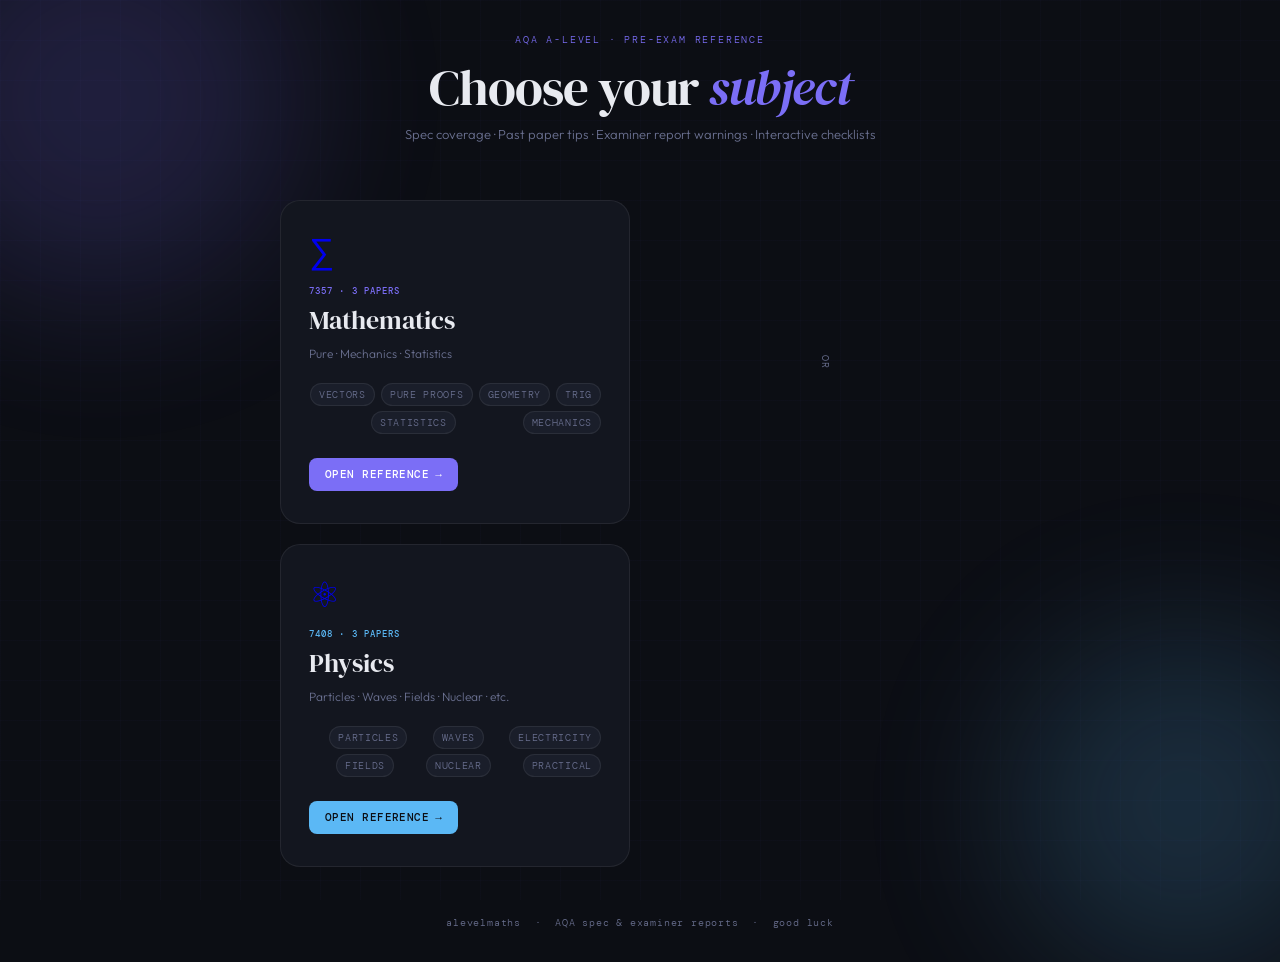
==== commit 4032c766: "Update index.html fixed branching" ====
--- a/index.html
+++ b/index.html
@@ -286,11 +286,11 @@
   <div class="cards">
 
     <!-- MATHS -->
-    <a href="index.html" class="subject-card maths">
+    <a href="maths.html" class="subject-card maths">
       <span class="card-icon">∑</span>
       <div class="card-spec">7357 · 3 papers</div>
       <div class="card-title">Mathematics</div>
-      <div class="card-desc">Pure · Mechanics · Statistics — vectors, proofs, calculus, hypothesis testing, SUVAT and more.</div>
+      <div class="card-desc">Pure · Mechanics · Statistics</div>
       <div class="card-tags">
         <span class="tag">Vectors</span>
         <span class="tag">Pure Proofs</span>
@@ -309,7 +309,7 @@
       <span class="card-icon">⚛</span>
       <div class="card-spec">7408 · 3 papers</div>
       <div class="card-title">Physics</div>
-      <div class="card-desc">Particles · Waves · Fields · Nuclear · Practical skills — all 12 required practicals covered.</div>
+      <div class="card-desc">Particles · Waves · Fields · Nuclear · etc.</div>
       <div class="card-tags">
         <span class="tag">Particles</span>
         <span class="tag">Waves</span>
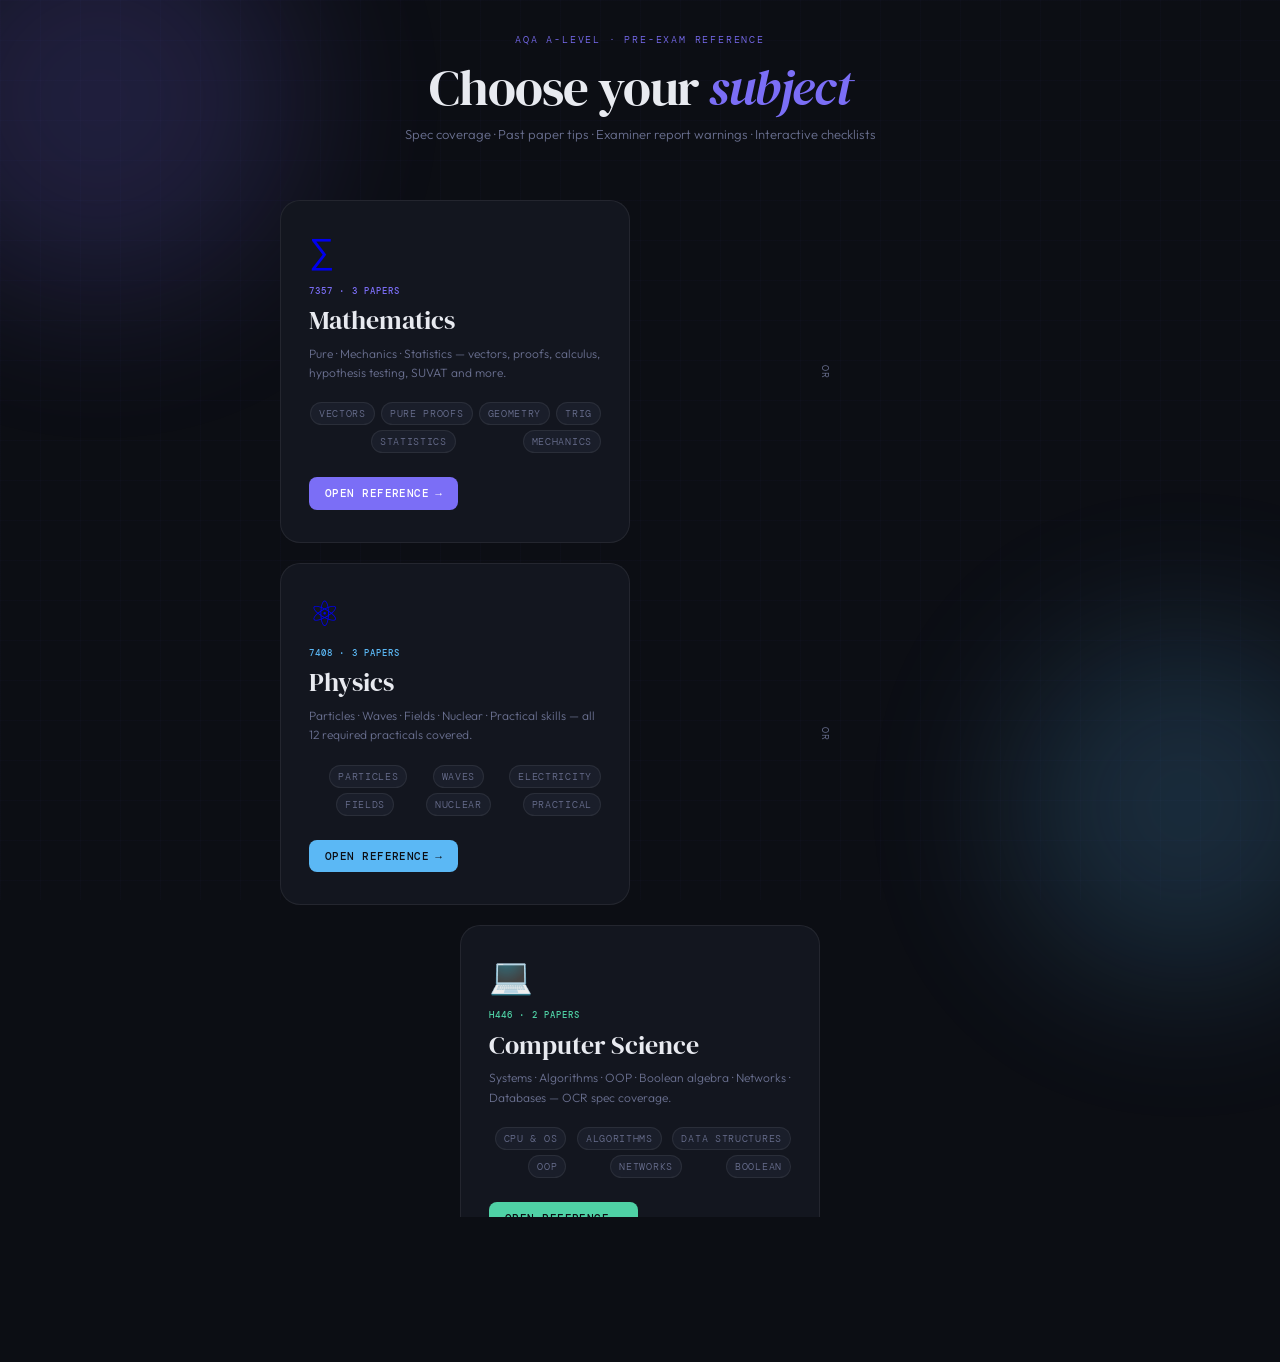
==== commit 58545dac: "Update index.html" ====
--- a/index.html
+++ b/index.html
@@ -286,11 +286,11 @@
   <div class="cards">
 
     <!-- MATHS -->
-    <a href="maths.html" class="subject-card maths">
+    <a href="index.html" class="subject-card maths">
       <span class="card-icon">∑</span>
       <div class="card-spec">7357 · 3 papers</div>
       <div class="card-title">Mathematics</div>
-      <div class="card-desc">Pure · Mechanics · Statistics</div>
+      <div class="card-desc">Pure · Mechanics · Statistics — vectors, proofs, calculus, hypothesis testing, SUVAT and more.</div>
       <div class="card-tags">
         <span class="tag">Vectors</span>
         <span class="tag">Pure Proofs</span>
@@ -309,7 +309,7 @@
       <span class="card-icon">⚛</span>
       <div class="card-spec">7408 · 3 papers</div>
       <div class="card-title">Physics</div>
-      <div class="card-desc">Particles · Waves · Fields · Nuclear · etc.</div>
+      <div class="card-desc">Particles · Waves · Fields · Nuclear · Practical skills — all 12 required practicals covered.</div>
       <div class="card-tags">
         <span class="tag">Particles</span>
         <span class="tag">Waves</span>
@@ -321,6 +321,26 @@
       <div class="card-cta">Open reference <span class="card-cta-arrow">→</span></div>
     </a>
 
+
+    <div class="or-divider">or</div>
+
+    <!-- COMP SCI -->
+    <a href="cs.html" class="subject-card cs" style="grid-column:1/-1;max-width:360px;margin:0 auto">
+      <span class="card-icon">💻</span>
+      <div class="card-spec" style="color:#4fd1a5">H446 · 2 papers</div>
+      <div class="card-title">Computer Science</div>
+      <div class="card-desc">Systems · Algorithms · OOP · Boolean algebra · Networks · Databases — OCR spec coverage.</div>
+      <div class="card-tags">
+        <span class="tag">CPU & OS</span>
+        <span class="tag">Algorithms</span>
+        <span class="tag">Data Structures</span>
+        <span class="tag">OOP</span>
+        <span class="tag">Networks</span>
+        <span class="tag">Boolean</span>
+      </div>
+      <div class="card-cta" style="background:#4fd1a5;color:#0c0e14">Open reference <span class="card-cta-arrow">→</span></div>
+    </a>
+
   </div>
 
   <div class="home-footer">
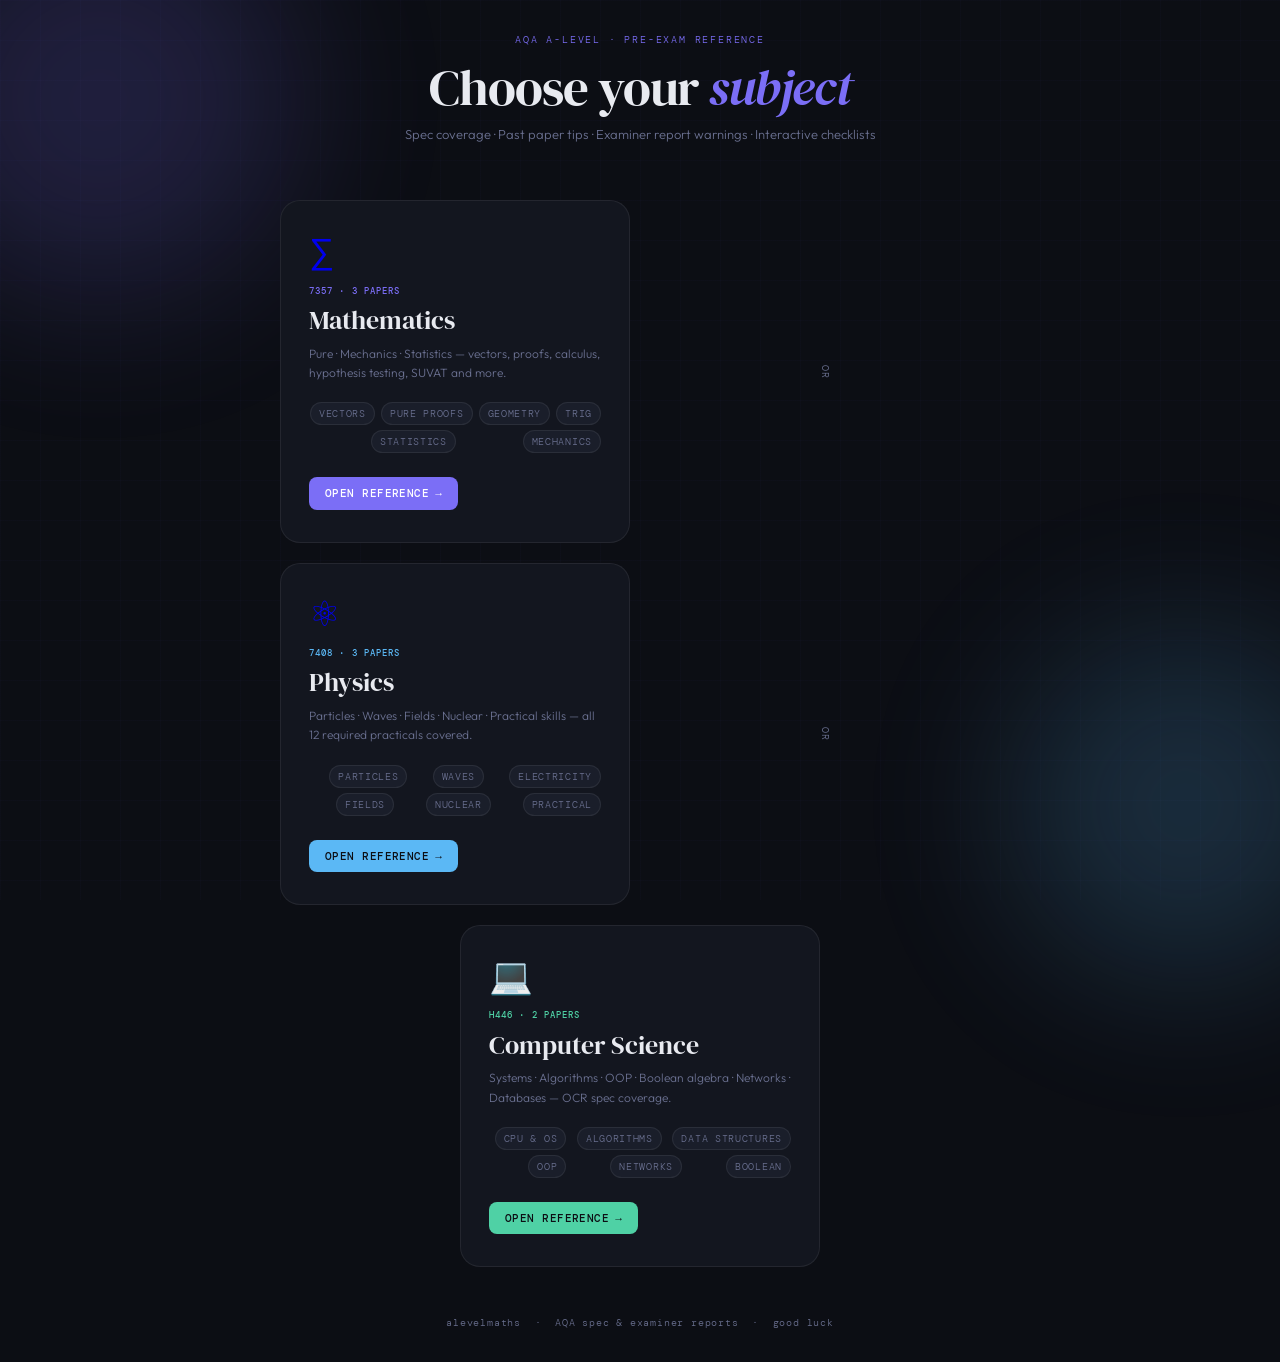
==== commit c51b8ae6: "Update index.html" ====
--- a/index.html
+++ b/index.html
@@ -147,6 +147,7 @@
   }
 
   .tag {
+    pointer-events: none;
     font-family: var(--mono);
     font-size: 10px;
     padding: 3px 8px;
@@ -157,6 +158,7 @@
   }
 
   .card-cta {
+    pointer-events: none;
     display: inline-flex;
     align-items: center;
     gap: 6px;
@@ -299,7 +301,7 @@
         <span class="tag">Statistics</span>
         <span class="tag">Mechanics</span>
       </div>
-      <div class="card-cta">Open reference <span class="card-cta-arrow">→</span></div>
+      <span class="card-cta">Open reference <span class="card-cta-arrow">→</span></span>
     </a>
 
     <div class="or-divider">or</div>
@@ -318,9 +320,8 @@
         <span class="tag">Nuclear</span>
         <span class="tag">Practical</span>
       </div>
-      <div class="card-cta">Open reference <span class="card-cta-arrow">→</span></div>
+      <span class="card-cta">Open reference <span class="card-cta-arrow">→</span></span>
     </a>
-
 
     <div class="or-divider">or</div>
 
@@ -338,7 +339,7 @@
         <span class="tag">Networks</span>
         <span class="tag">Boolean</span>
       </div>
-      <div class="card-cta" style="background:#4fd1a5;color:#0c0e14">Open reference <span class="card-cta-arrow">→</span></div>
+      <span class="card-cta" style="background:#4fd1a5;color:#0c0e14">Open reference <span class="card-cta-arrow">→</span></span>
     </a>
 
   </div>
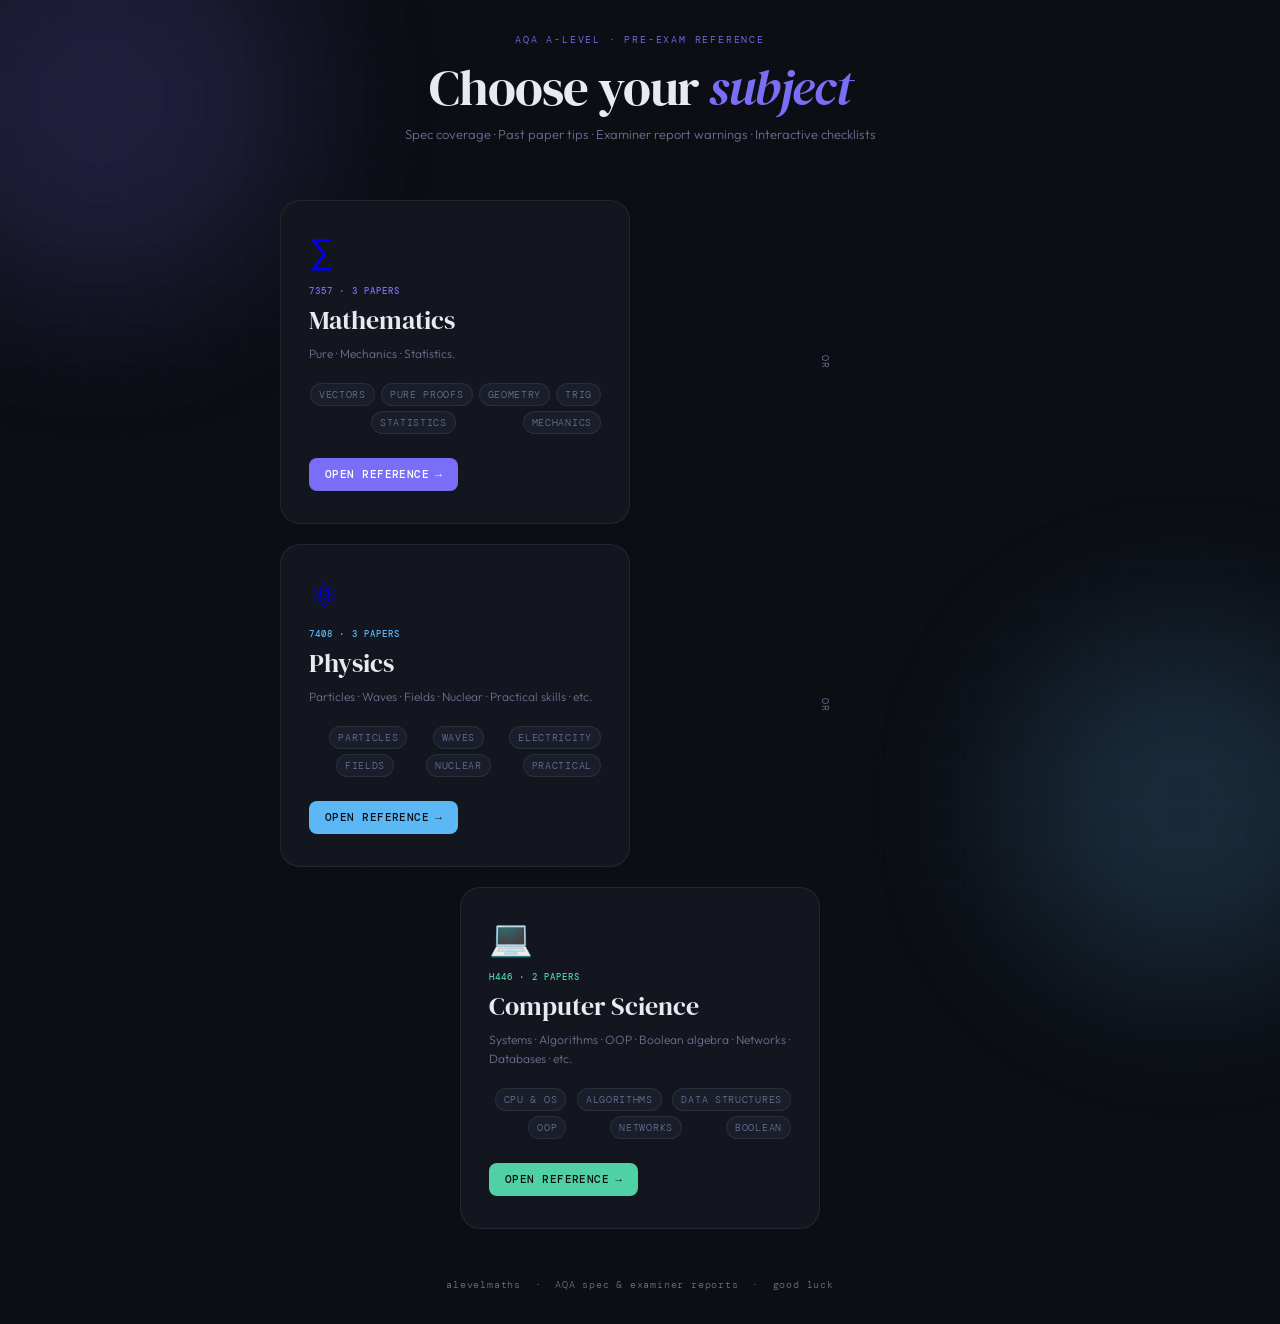
==== commit 2a528dad: "Revise subject card descriptions in index.html Updated subject card descriptions for clarity." ====
--- a/index.html
+++ b/index.html
@@ -288,11 +288,11 @@
   <div class="cards">
 
     <!-- MATHS -->
-    <a href="index.html" class="subject-card maths">
+    <a href="maths.html" class="subject-card maths">
       <span class="card-icon">∑</span>
       <div class="card-spec">7357 · 3 papers</div>
       <div class="card-title">Mathematics</div>
-      <div class="card-desc">Pure · Mechanics · Statistics — vectors, proofs, calculus, hypothesis testing, SUVAT and more.</div>
+      <div class="card-desc">Pure · Mechanics · Statistics.</div>
       <div class="card-tags">
         <span class="tag">Vectors</span>
         <span class="tag">Pure Proofs</span>
@@ -311,7 +311,7 @@
       <span class="card-icon">⚛</span>
       <div class="card-spec">7408 · 3 papers</div>
       <div class="card-title">Physics</div>
-      <div class="card-desc">Particles · Waves · Fields · Nuclear · Practical skills — all 12 required practicals covered.</div>
+      <div class="card-desc">Particles · Waves · Fields · Nuclear · Practical skills · etc.</div>
       <div class="card-tags">
         <span class="tag">Particles</span>
         <span class="tag">Waves</span>
@@ -330,7 +330,7 @@
       <span class="card-icon">💻</span>
       <div class="card-spec" style="color:#4fd1a5">H446 · 2 papers</div>
       <div class="card-title">Computer Science</div>
-      <div class="card-desc">Systems · Algorithms · OOP · Boolean algebra · Networks · Databases — OCR spec coverage.</div>
+      <div class="card-desc">Systems · Algorithms · OOP · Boolean algebra · Networks · Databases · etc.</div>
       <div class="card-tags">
         <span class="tag">CPU & OS</span>
         <span class="tag">Algorithms</span>
